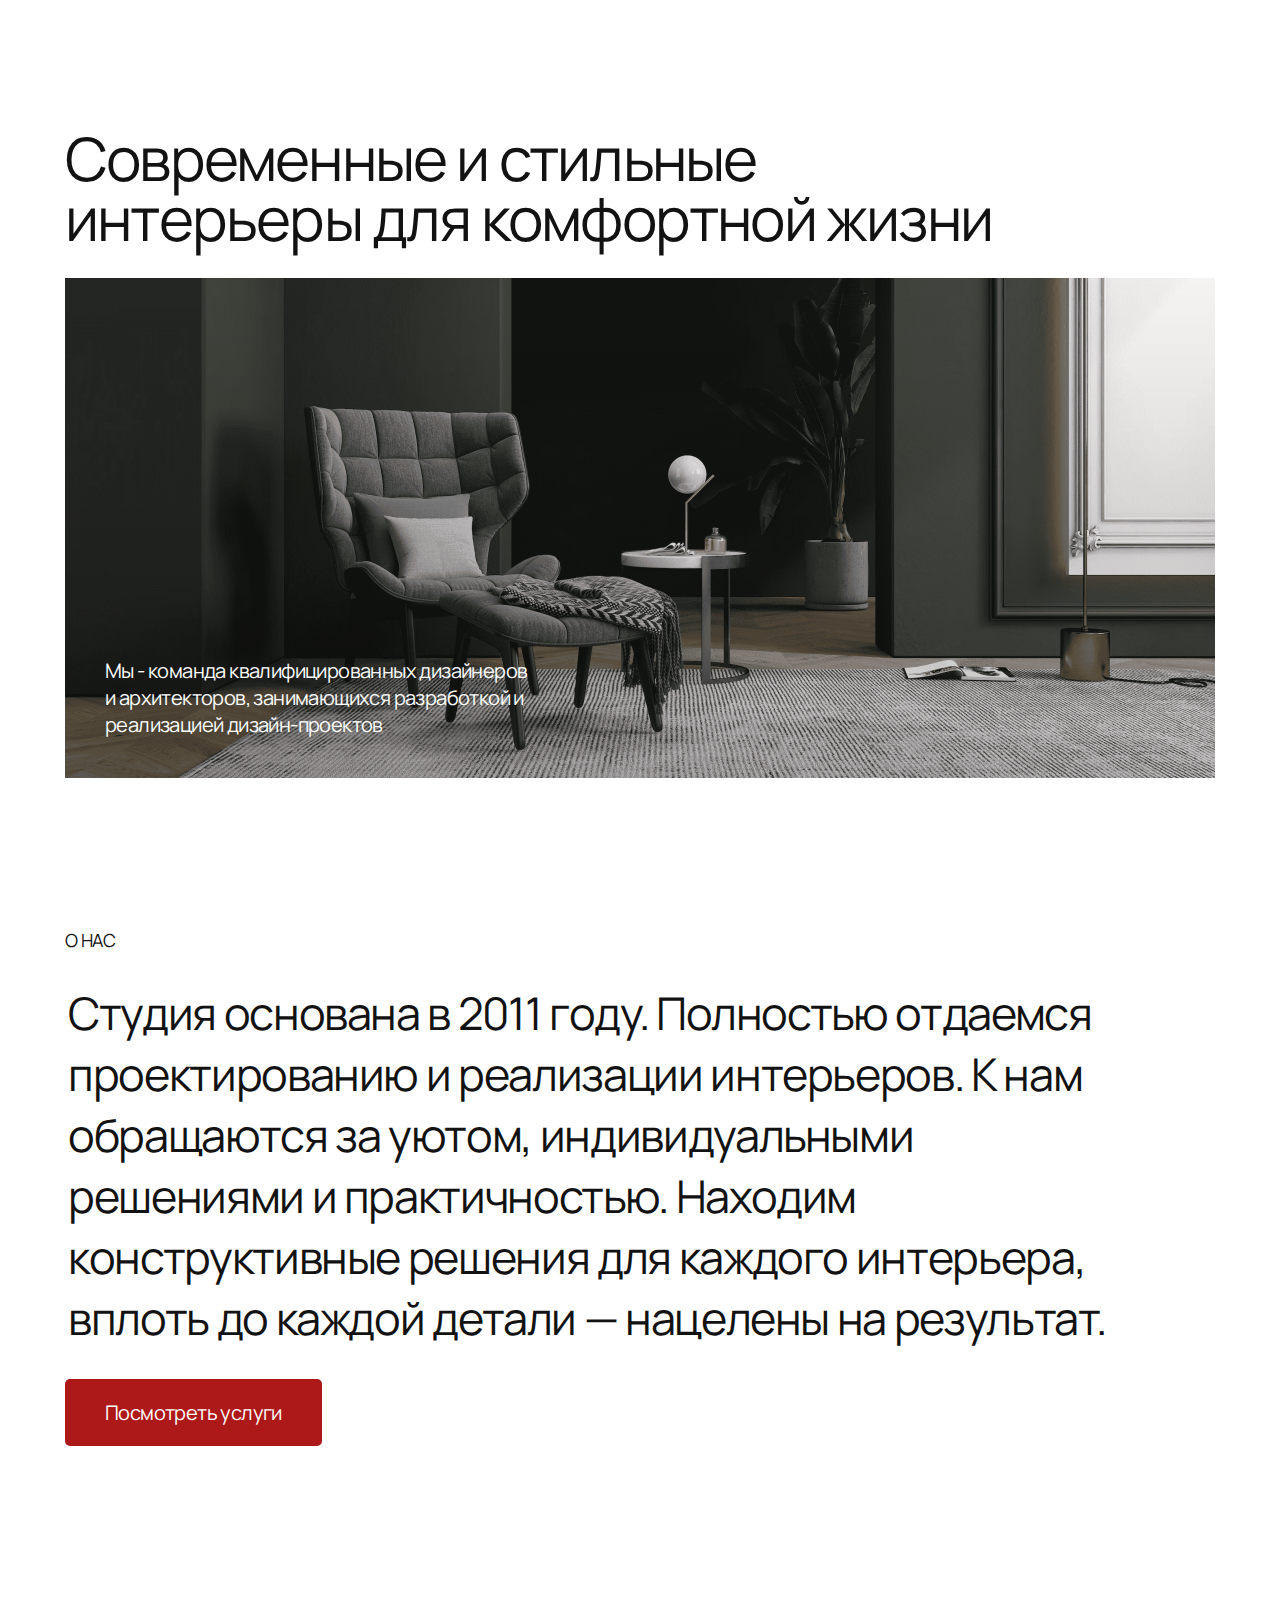
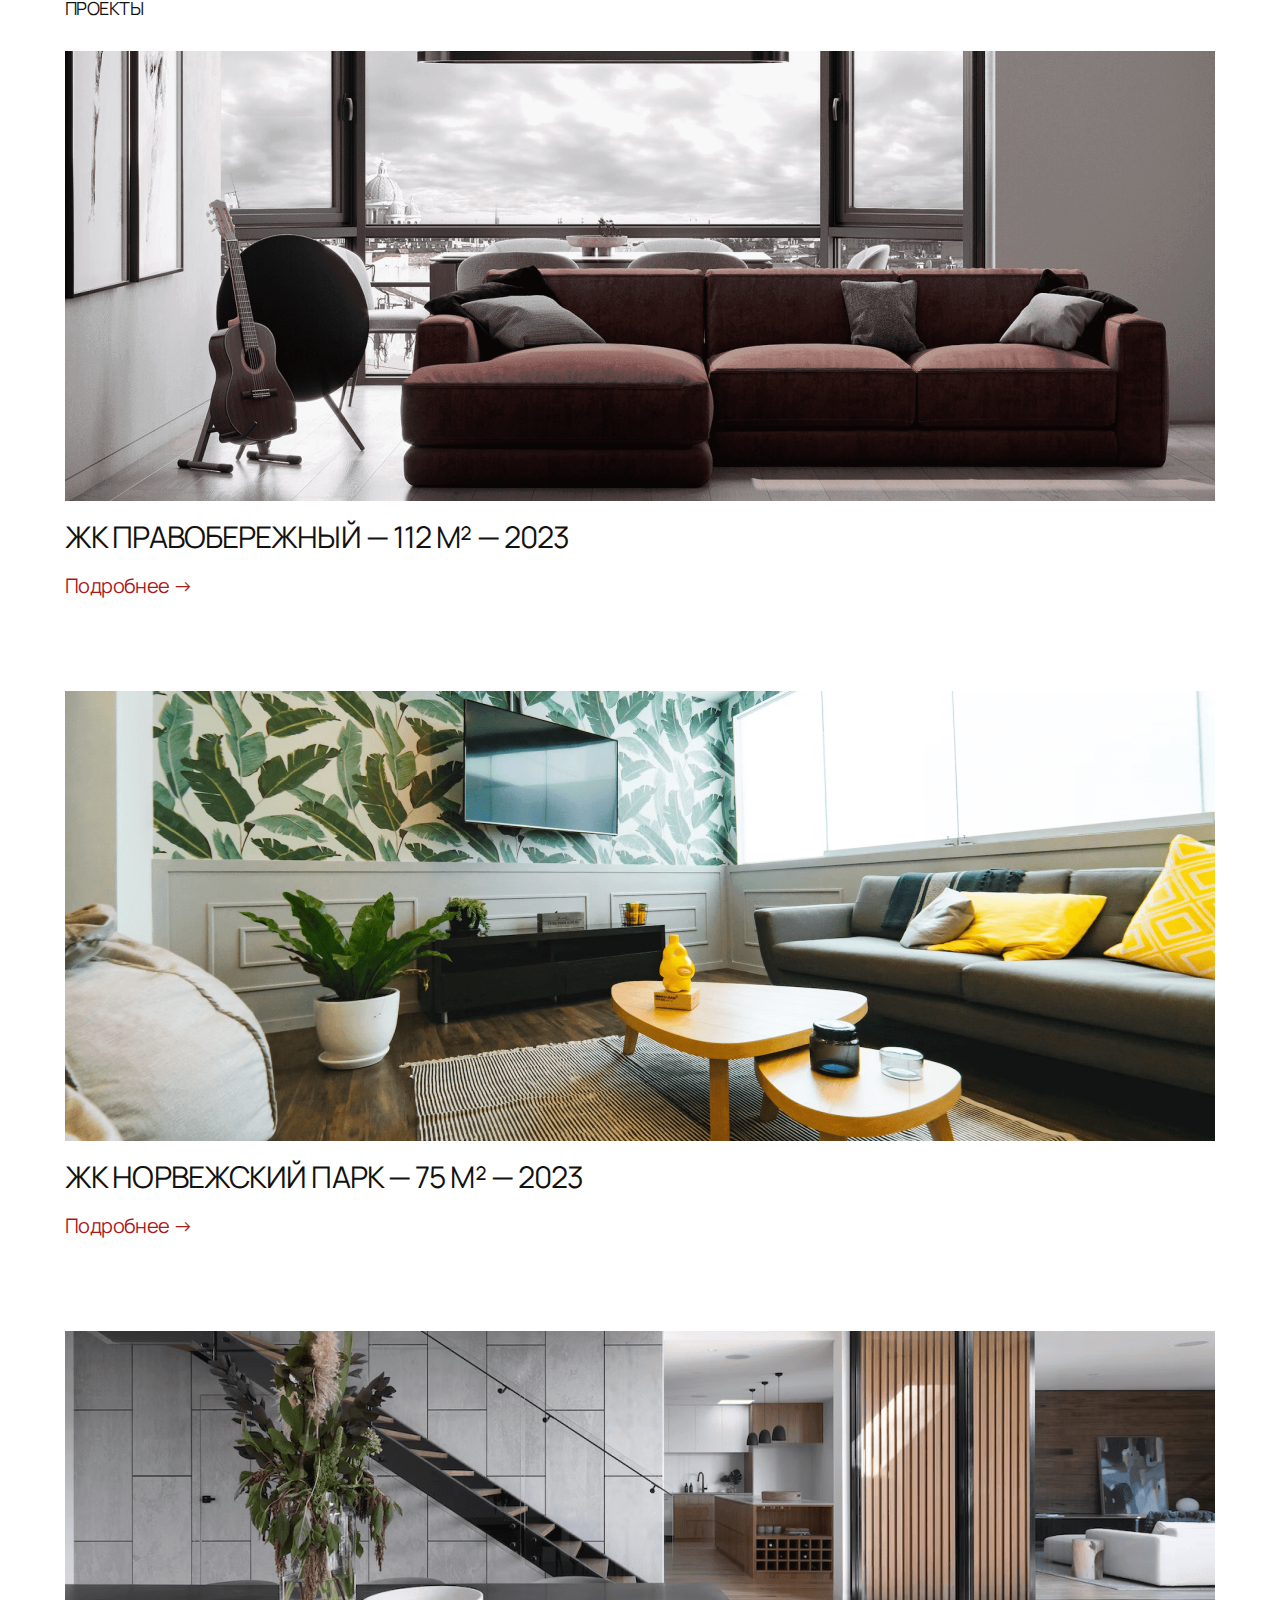
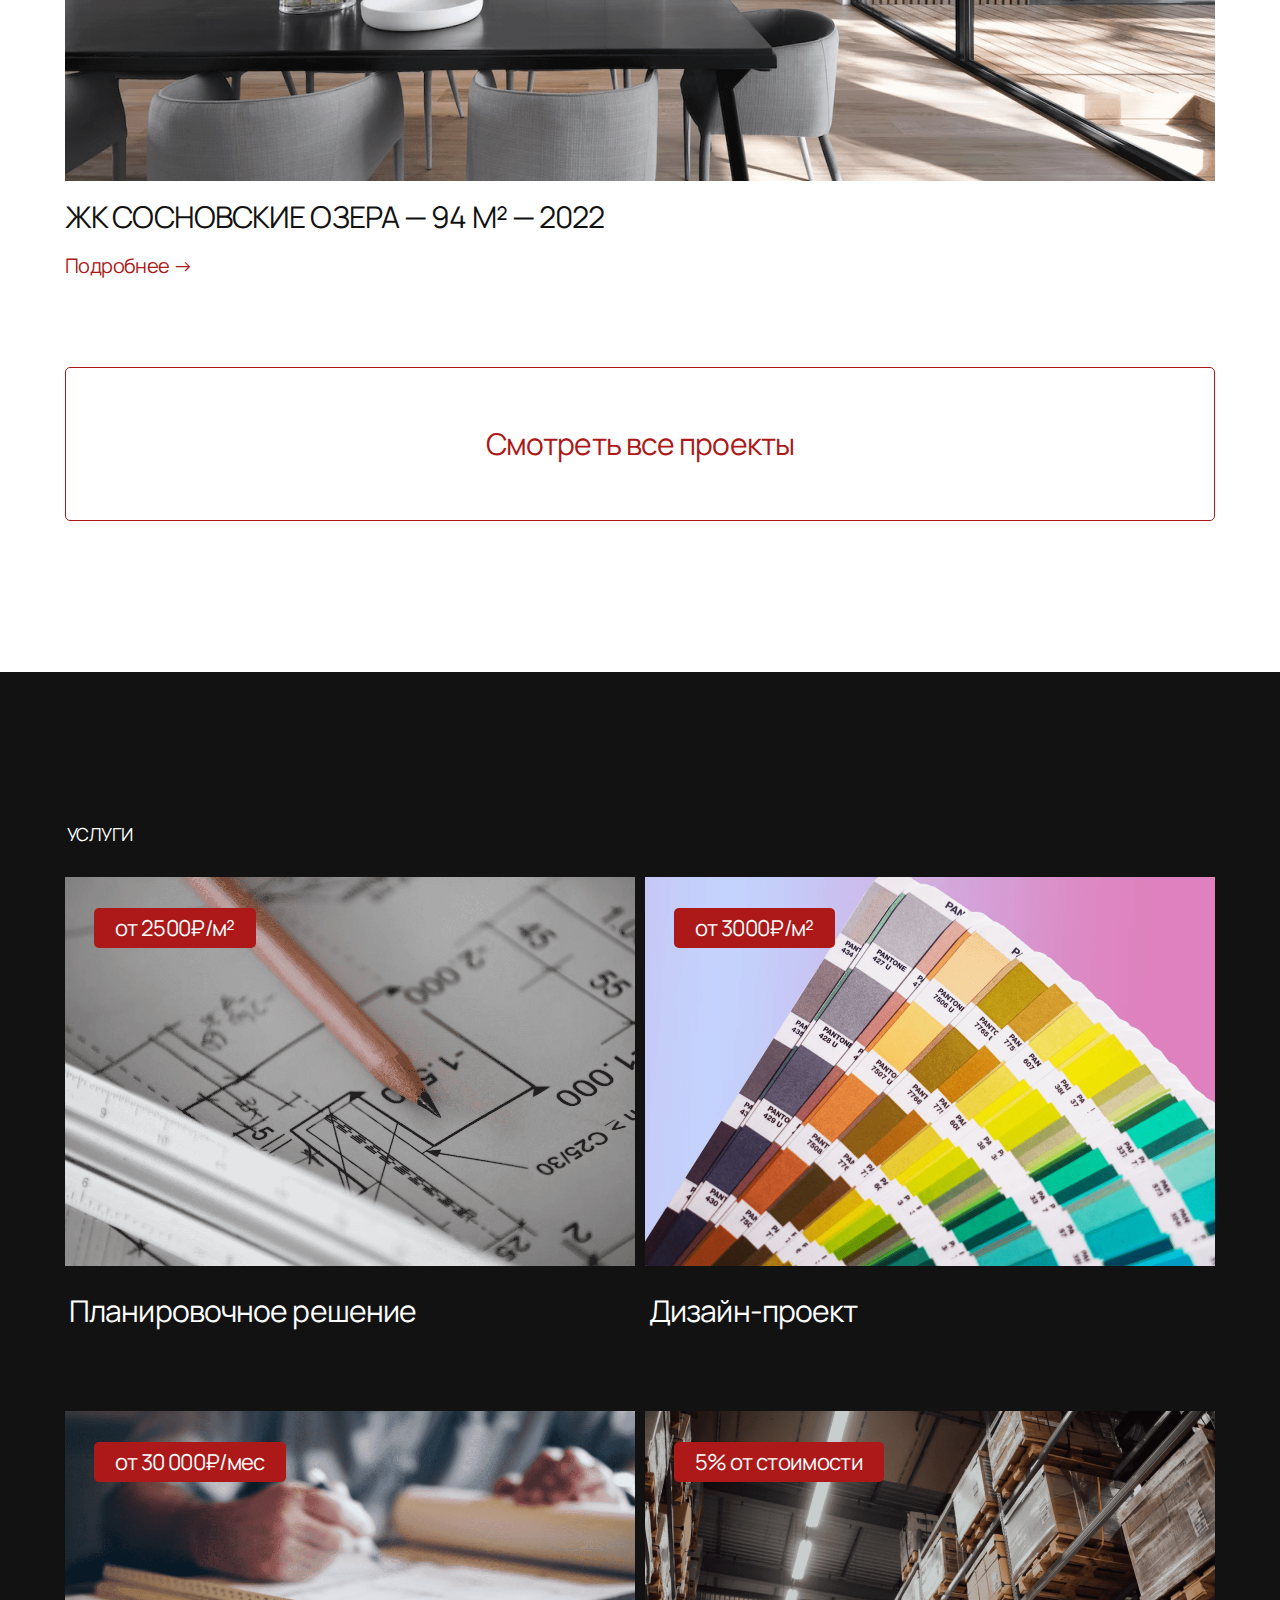
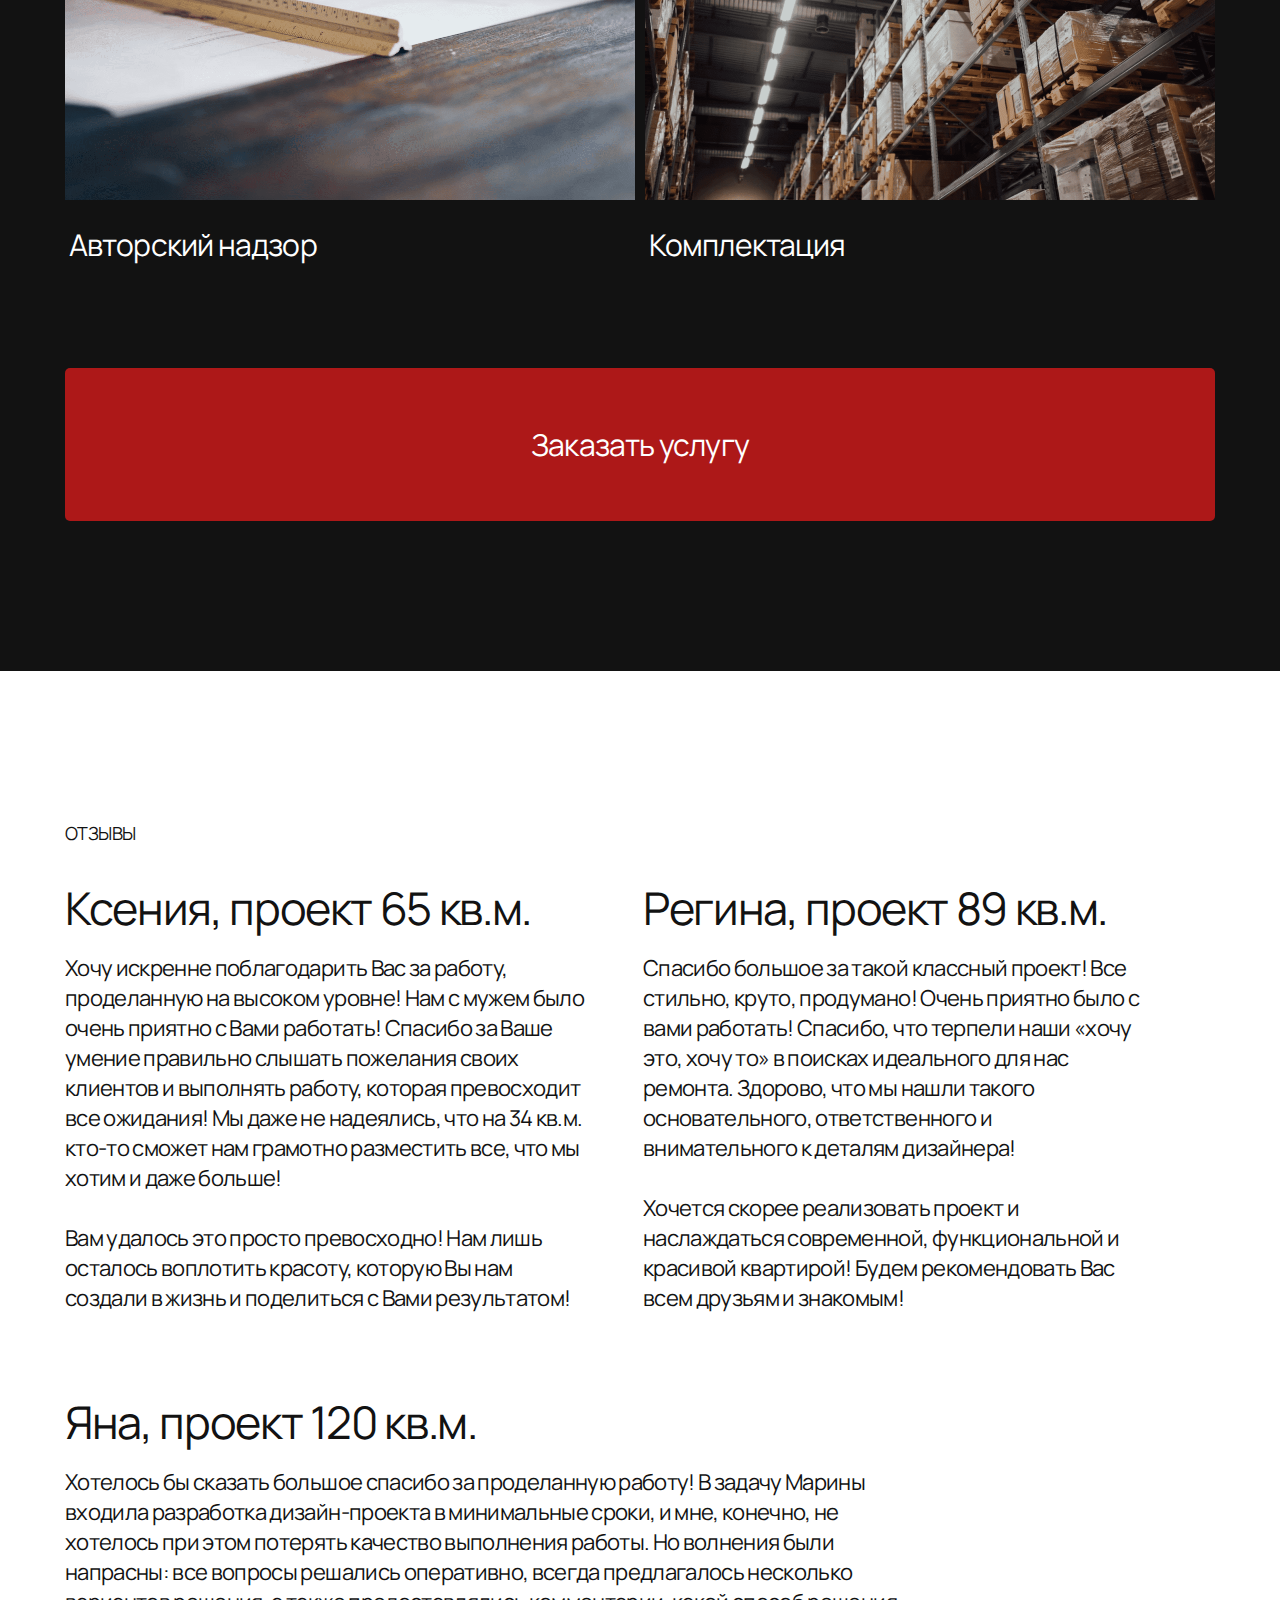
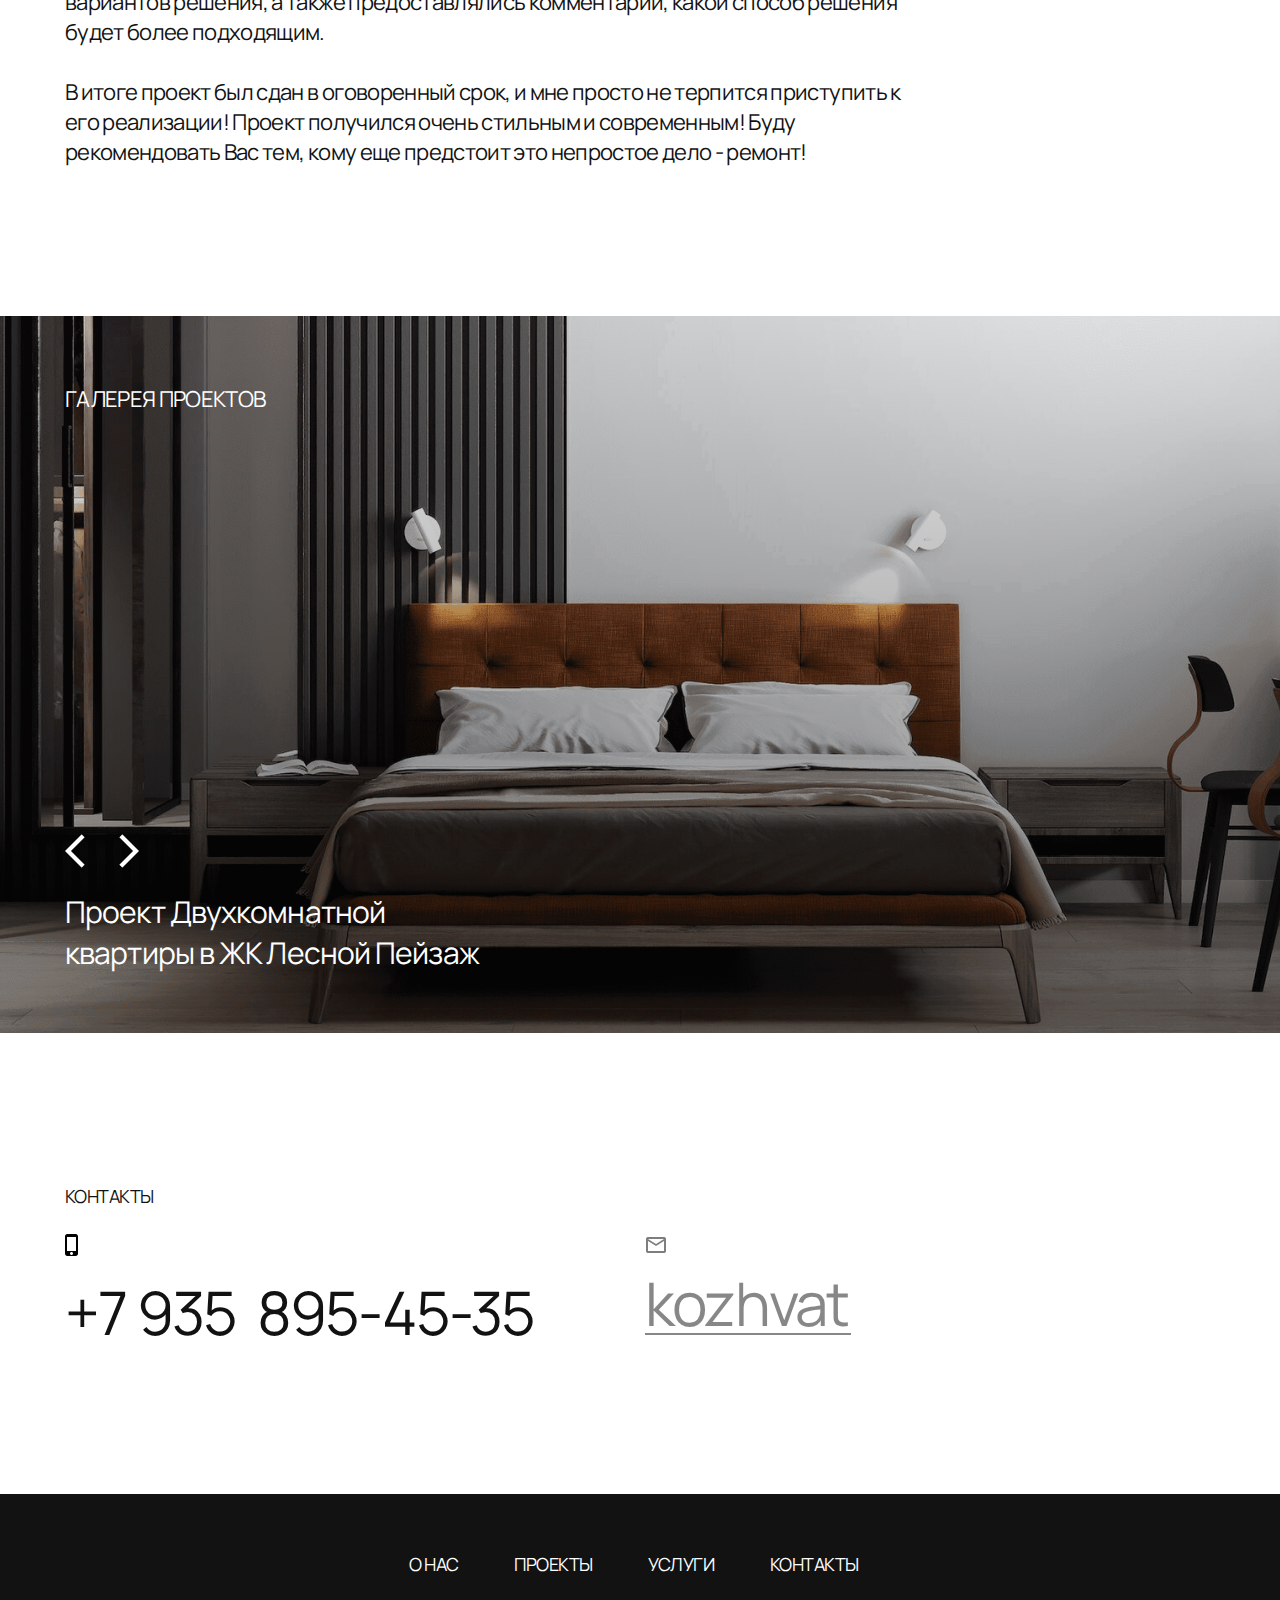
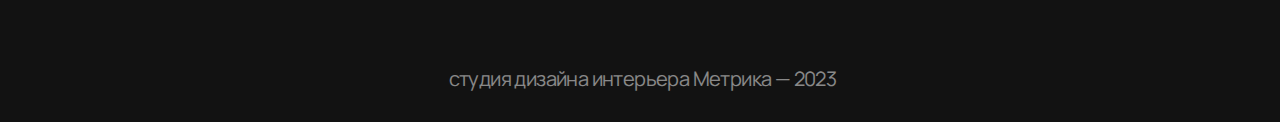
==== index.html @ 139a04e5 "popup adaptive done" ====
<!DOCTYPE html>
<html lang="ru">
  <head>
    <meta charset="UTF-8" />
    <meta http-equiv="X-UA-Compatible" content="IE=edge" />
    <meta name="viewport" content="width=device-width, initial-scale=1.0" />
    <title>Метрика - Студия дизайна интерьеров</title>
    <link rel="stylesheet" href="./styles/reset.css" />

    <link
      rel="icon"
      type="image/png"
      sizes="20x20"
      href="./resources/img/png/icon.png"
    />

    <link rel="preconnect" href="https://fonts.googleapis.com" />
    <link rel="preconnect" href="https://fonts.gstatic.com" crossorigin />
    <link
      href="https://fonts.googleapis.com/css2?family=Manrope&display=swap"
      rel="stylesheet"
    />

    <link rel="stylesheet" href="./styles/main.css" />
  </head>
  <body>
    <!-- <header class="header container">
      <a class="header__logo" href="./index.html"
        ><img
          class="header__img"
          src="./resources/img/png/logo.png"
          alt="логотип студии Метрика"
      /></a>
      <ul class="header__nav-list nav">
        <li class="header__item">
          <a class="header__link universal-header" href="#about-us">о нас</a>
        </li>
        <li class="header__item">
          <a class="header__link universal-header" href="#projects">проекты</a>
        </li>
        <li class="header__item">
          <a class="header__link universal-header" href="#services">услуги</a>
        </li>
        <li class="header__item">
          <a class="header__link universal-header" href="#contacts">контакты</a>
        </li>
      </ul>
    </header> -->
    <main class="content">
      <section class="box"></section>
      <section class="we container">
        <h1 class="we__header">
          Современные и стильные интерьеры для комфортной жизни
        </h1>
        <div class="we__command">
          <p class="we__description">
            Мы - команда квалифицированных дизайнеров и архитекторов,
            занимающихся разработкой и реализацией дизайн-проектов
          </p>
        </div>
      </section>
      <section class="about-us container">
        <h2 class="about-us__header universal-header" id="about-us">о нас</h2>
        <p class="about-us__description">
          Студия основана в 2011 году. Полностью отдаемся проектированию и
          реализации интерьеров. К нам обращаются за уютом, индивидуальными
          решениями и практичностью. Находим конструктивные решения для каждого
          интерьера, вплоть до каждой детали — нацелены на результат.
        </p>
        <a class="about-us__services-link" href="#services"
          >Посмотреть услуги</a
        >
      </section>
      <section class="projects container">
        <h2 class="projects__header universal-header" id="projects">Проекты</h2>
        <ul class="projects__list">
          <li class="projects__item">
            <picture>
              <source
                media="(max-width: 499px)"
                srcset="./resources/img/png/projects/right-mobile.png"
              />
              <source
                media="(max-width: 1199px)"
                srcset="./resources/img/png/projects/right-tablet.png"
              />
              <img
                class="projects__img"
                src="./resources/img/png/projects/right.png"
                alt="гостиная с панорамными окнами, двумя большими картинами и гитарой на подставке"
              />
            </picture>
            <p class="projects__description">
              ЖК ПРАВОБЕРЕЖНЫЙ — 112 М² — 2023
            </p>
            <a
              class="projects__details-link"
              href="./index.html"
              target="_blank"
              >Подробнее →</a
            >
          </li>
          <li class="projects__item">
            <picture>
              <source
                media="(max-width: 499px)"
                srcset="./resources/img/png/projects/norway-mobile.png"
              />
              <source
                media="(max-width: 1199px)"
                srcset="./resources/img/png/projects/norway-tablet.png"
              />
              <img
                class="projects__img"
                src="./resources/img/png/projects/norway.png"
                alt="гостиная с широкими окнами, лиственным принтом на стенах и набором из треугольного столика и табуретки"
              />
            </picture>
            <p class="projects__description">
              ЖК НОРВЕЖСКИЙ ПАРК — 75 М² — 2023
            </p>
            <a
              class="projects__details-link"
              href="./index.html"
              target="_blank"
              >Подробнее →</a
            >
          </li>
          <li class="projects__item">
            <picture>
              <source
                media="(max-width: 499px)"
                srcset="./resources/img/png/projects/lakes-mobile.png"
              />
              <source
                media="(max-width: 1199px)"
                srcset="./resources/img/png/projects/lakes-tablet.png"
              />
              <img
                class="projects__img"
                src="./resources/img/png/projects/lakes.png"
                alt="обеденная зона с видом на кухню, гостиную за стеклом а также лестницу на второй этаж"
              />
            </picture>
            <p class="projects__description">
              ЖК СОСНОВСКИЕ ОЗЕРА — 94 М² — 2022
            </p>
            <a
              class="projects__details-link"
              href="./index.html"
              target="_blank"
              >Подробнее →</a
            >
          </li>
        </ul>
        <a class="projects__view-all-link" href="./index.html" target="_blank"
          >Смотреть все проекты</a
        >
      </section>
      <section class="services">
        <div class="services__header-container container">
          <h2 class="services__header universal-header" id="services">
            Услуги
          </h2>
        </div>
        <ul class="services__list container">
          <li class="services__item">
            <div class="services__img services__img-planning">
              <div class="services__terms-wrapper">
                <p class="services__terms">от 2500₽/м²</p>
              </div>
            </div>
            <p class="services__description">Планировочное решение</p>
          </li>
          <li class="services__item">
            <div class="services__img services__img-design">
              <div class="services__terms-wrapper">
                <p class="services__terms">от 3000₽/м²</p>
              </div>
            </div>
            <p class="services__description">Дизайн-проект</p>
          </li>
          <li class="services__item">
            <div class="services__img services__img-author">
              <div class="services__terms-wrapper">
                <p class="services__terms">от 30 000₽/мес</p>
              </div>
            </div>
            <p class="services__description">Авторский надзор</p>
          </li>
          <li class="services__item">
            <div class="services__img services__img-complectation">
              <div class="services__terms-wrapper">
                <p class="services__terms">5% от стоимости</p>
              </div>
            </div>
            <p class="services__description">Комплектация</p>
          </li>
        </ul>
        <div class="services__order-container container">
          <button class="services__order js-btn">Заказать услугу</button>
        </div>
      </section>
      <section class="feedback container">
        <h2 class="feedback__header universal-header" id="feedback">Отзывы</h2>
        <ul class="feedback__list row">
          <li class="feedback__item col">
            <div class="feedback__text">
              <h3 class="feedback__item-header">Ксения, проект 65 кв.м.</h3>
              <p class="feedback__description">
                Хочу искренне поблагодарить Вас за работу, проделанную на
                высоком уровне! Нам с мужем было очень приятно с Вами работать!
                Спасибо за Ваше умение правильно слышать пожелания своих
                клиентов и выполнять работу, которая превосходит все ожидания!
                Мы даже не надеялись, что на 34 кв.м. кто-то сможет нам грамотно
                разместить все, что мы хотим и даже больше!
                <br />
                <br />
                Вам удалось это просто превосходно! Нам лишь осталось воплотить
                красоту, которую Вы нам создали в жизнь и поделиться с Вами
                результатом!
              </p>
            </div>
          </li>
          <li class="feedback__item col">
            <div class="feedback__text">
              <h3 class="feedback__item-header">Регина, проект 89 кв.м.</h3>
              <p class="feedback__description">
                Спасибо большое за такой классный проект! Все стильно, круто,
                продумано! Очень приятно было с вами работать! Спасибо, что
                терпели наши «хочу это, хочу то» в поисках идеального для нас
                ремонта. Здорово, что мы нашли такого основательного,
                ответственного и внимательного к деталям дизайнера!
                <br />
                <br />
                Хочется скорее реализовать проект и наслаждаться современной,
                функциональной и красивой квартирой! Будем рекомендовать Вас
                всем друзьям и знакомым!
              </p>
            </div>
          </li>
          <li class="feedback__item col">
            <div class="feedback__text">
              <h3 class="feedback__item-header">Яна, проект 120 кв.м.</h3>
              <p class="feedback__description">
                Хотелось бы сказать большое спасибо за проделанную работу! В
                задачу Марины входила разработка дизайн-проекта в минимальные
                сроки, и мне, конечно, не хотелось при этом потерять качество
                выполнения работы. Но волнения были напрасны: все вопросы
                решались оперативно, всегда предлагалось несколько вариантов
                решения, а также предоставлялись комментарии, какой способ
                решения будет более подходящим.
                <br />
                <br />
                В итоге проект был сдан в оговоренный срок, и мне просто не
                терпится приступить к его реализации! Проект получился очень
                стильным и современным! Буду рекомендовать Вас тем, кому еще
                предстоит это непростое дело - ремонт!
              </p>
            </div>
          </li>
        </ul>
      </section>
      <section class="gallery">
        <div class="gallery__header-container container">
          <h2 class="gallery__header">галерея проектов</h2>
        </div>
        <ul class="gallery__list">
          <li class="gallery__item gallery__item-active">
            <picture>
              <source
                media="(max-width: 499px)"
                srcset="./resources/img/png/gallery/bed-mobile.png"
              />
              <source
                media="(max-width: 1199px)"
                srcset="./resources/img/png/gallery/bed-tablet.png"
              />
              <img
                class="gallery__img"
                src="./resources/img/png/gallery/bed.png"
                alt="НУЖНО НАПИСАТЬ ОПИСАНИЕ!!!"
              />
            </picture>
            <div class="gallery__description-container container">
              <a
                class="gallery__description-link"
                href="./index.html"
                target="_blank"
                >Проект Двухкомнатной квартиры в ЖК Лесной Пейзаж</a
              >
            </div>
          </li>
          <li class="gallery__item">
            <picture>
              <source
                media="(max-width: 499px)"
                srcset="./resources/img/png/gallery/yellow-armchair.png"
              />
              <source
                media="(max-width: 1199px)"
                srcset="./resources/img/png/gallery/yellow-armchair.png"
              />
              <img
                class="gallery__img"
                src="./resources/img/png/gallery/yellow-armchair.png"
                alt="НУЖНО НАПИСАТЬ ОПИСАНИЕ!!!"
              />
            </picture>
            <div class="gallery__description-container container">
              <a
                class="gallery__description-link"
                href="./index.html"
                target="_blank"
                >Проект гостиной в ЖК Маяк</a
              >
            </div>
          </li>
          <li class="gallery__item">
            <picture>
              <source
                media="(max-width: 499px)"
                srcset="./resources/img/png/gallery/living-room.png"
              />
              <source
                media="(max-width: 1199px)"
                srcset="./resources/img/png/gallery/living-room.png"
              />
              <img
                class="gallery__img"
                src="./resources/img/png/gallery/living-room.png"
                alt="НУЖНО НАПИСАТЬ ОПИСАНИЕ!!!"
              />
            </picture>
            <div class="gallery__description-container container">
              <a
                class="gallery__description-link"
                href="./index.html"
                target="_blank"
                >Визуализация кухни-гостиной в частном доме</a
              >
            </div>
          </li>
          <li class="gallery__item">
            <picture>
              <source
                media="(max-width: 499px)"
                srcset="./resources/img/png/gallery/dining-table.png"
              />
              <source
                media="(max-width: 1199px)"
                srcset="./resources/img/png/gallery/dining-table.png"
              />
              <img
                class="gallery__img"
                src="./resources/img/png/gallery/dining-table.png"
                alt="НУЖНО НАПИСАТЬ ОПИСАНИЕ!!!"
              />
            </picture>
            <div class="gallery__description-container container">
              <a
                class="gallery__description-link"
                href="./index.html"
                target="_blank"
                >Проект кухни в скандинавском стиле для ЖК Северный Ветер</a
              >
            </div>
          </li>
        </ul>
        <div class="gallery__buttons-container container">
          <div class="gallery__buttons">
            <button class="gallery__button">
              <img
                class="gallery__button-img gallery__button-back"
                src="./resources/img/png/arrow.png"
                alt="кнопка назад к предыдущему проекту"
              />
            </button>
            <button class="gallery__button">
              <img
                class="gallery__button-img gallery__button-next"
                src="./resources/img/png/arrow.png"
                alt="кнопка далее к следующему проекту"
              />
            </button>
          </div>
        </div>
      </section>
      <section class="contacts-container container">
        <div class="contacts">
          <h2 class="contacts__header universal-header" id="contacts">
            Контакты
          </h2>
          <ul class="contacts__list row">
            <li class="contacts__item contacts__item-tel col">
              <a class="contacts__tel" href="tel:+79358954535" target="_blank"
                >+7 935&nbsp 895-45-35</a
              >
            </li>
            <li class="contacts__item contacts__item-mail col">
              <a
                class="contacts__mail"
                href="https://t.me/kozhvat"
                target="_blank"
                >kozhvat</a
              >
            </li>
          </ul>
        </div>
      </section>
    </main>
    <footer class="footer">
      <ul class="footer__nav-list nav">
        <li class="footer__item">
          <a class="footer__link universal-header" href="#about-us">о нас</a>
        </li>
        <li class="footer__item">
          <a class="footer__link universal-header" href="#projects">проекты</a>
        </li>
        <li class="footer__item">
          <a class="footer__link universal-header" href="#services">услуги</a>
        </li>
        <li class="footer__item">
          <a class="footer__link universal-header" href="#contacts">контакты</a>
        </li>
      </ul>
      <div class="footer__copyright">
        студия дизайна интерьера Метрика — 2023
      </div>
    </footer>
    <div class="js-popup">
      <div class="js-popup__content">
        <div class="js-popup__close-btn"></div>
        <h3 class="js-popup__header">Заказать услугу</h3>
        <p class="js-popup__description">
          Заполните форму, мы свяжемся с вами в течение суток
        </p>
        <ul class="js-popup__inputs-list">
          <li class="js-popup__input-item">
            <input
              type="text"
              placeholder="Имя"
              class="js-popup__input js-popup__input-name"
            />
          </li>
          <li class="js-popup__input-item">
            <input
              type="email"
              placeholder="Электронная почта"
              class="js-popup__input js-popup__input-mail"
            />
          </li>
          <li class="js-popup__input-item">
            <input
              type="tel"
              placeholder="Номер телефона"
              class="js-popup__input js-popup__input-phone"
            />
          </li>
        </ul>
        <input type="submit" class="js-popup__submit" />
      </div>
    </div>
    <script src="./scripts/gallery.js"></script>
    <script src="./scripts/popup.js"></script>
  </body>
</html>
---- styles/main.css ----
@import url(header.css);
@import url(./main-page/we.css);
@import url(./main-page/about-us.css);
@import url(./main-page/projects.css);
@import url(./main-page/services.css);
@import url(./main-page/feedback.css);
@import url(./main-page/gallery.css);
@import url(./main-page/contacts.css);
@import url(./main-page/popup.css);
@import url(footer.css);

html {
  /* font-size: 62.5%; */ /* 10px */
  scroll-behavior: smooth;
}
body {
  /* font-size: 1.6rem; */ /* 16px */
  color: #121212;
}
.body_fixed {
  overflow: hidden;
}
h1,
h2,
h3,
h4,
h5,
h6,
p,
a,
button,
div {
  box-sizing: border-box;
  font-family: Manrope, sans-serif;
  font-weight: 400;
  letter-spacing: -0.03em;
  background: none;
  border: none;
}
a {
  text-decoration: none;
  color: #ffffff;
}
.container {
  margin: auto;
  max-width: 1150px;
}
.universal-header {
  font-size: 18px;
  line-height: 25px;
  text-decoration: none;
  text-transform: uppercase;
}
.row {
  display: flex;
}
.nav {
  height: 25px;
  display: flex;
  justify-content: space-between;
}
.box {
  height: 128px;
}

/* ------------------------------------------------------------------------ */
@media (max-width: 1199px) {
  .container {
    padding-right: 15px;
    padding-left: 17px;
  }
}
/* -------------------------------------------------------------------- */
@media (max-width: 767px) {
  .box {
    height: 108px;
  }
  .container {
    padding-right: 12px;
    padding-left: 13px;
  }
  .universal-header {
    font-size: 14px;
    line-height: 19px;
  }
  .row {
    flex-direction: column;
  }
  .col {
    width: 100%;
  }
}
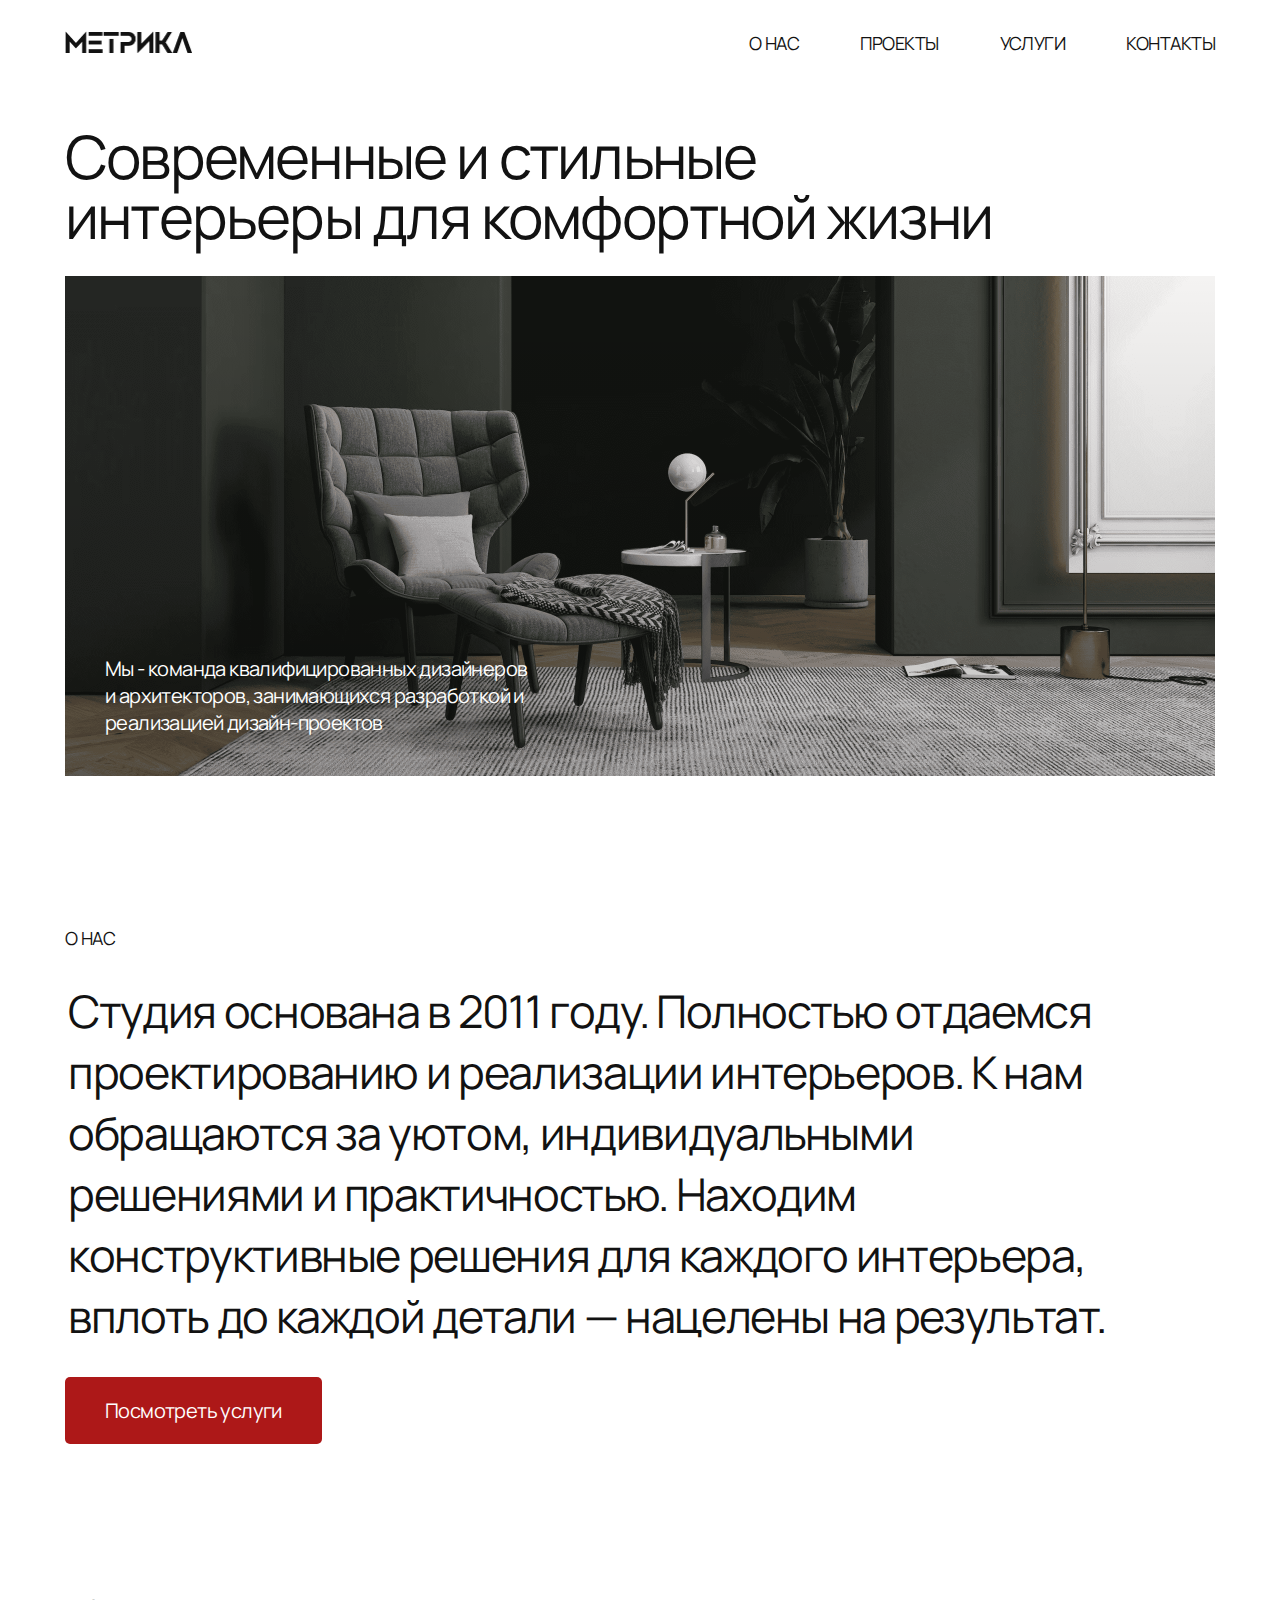
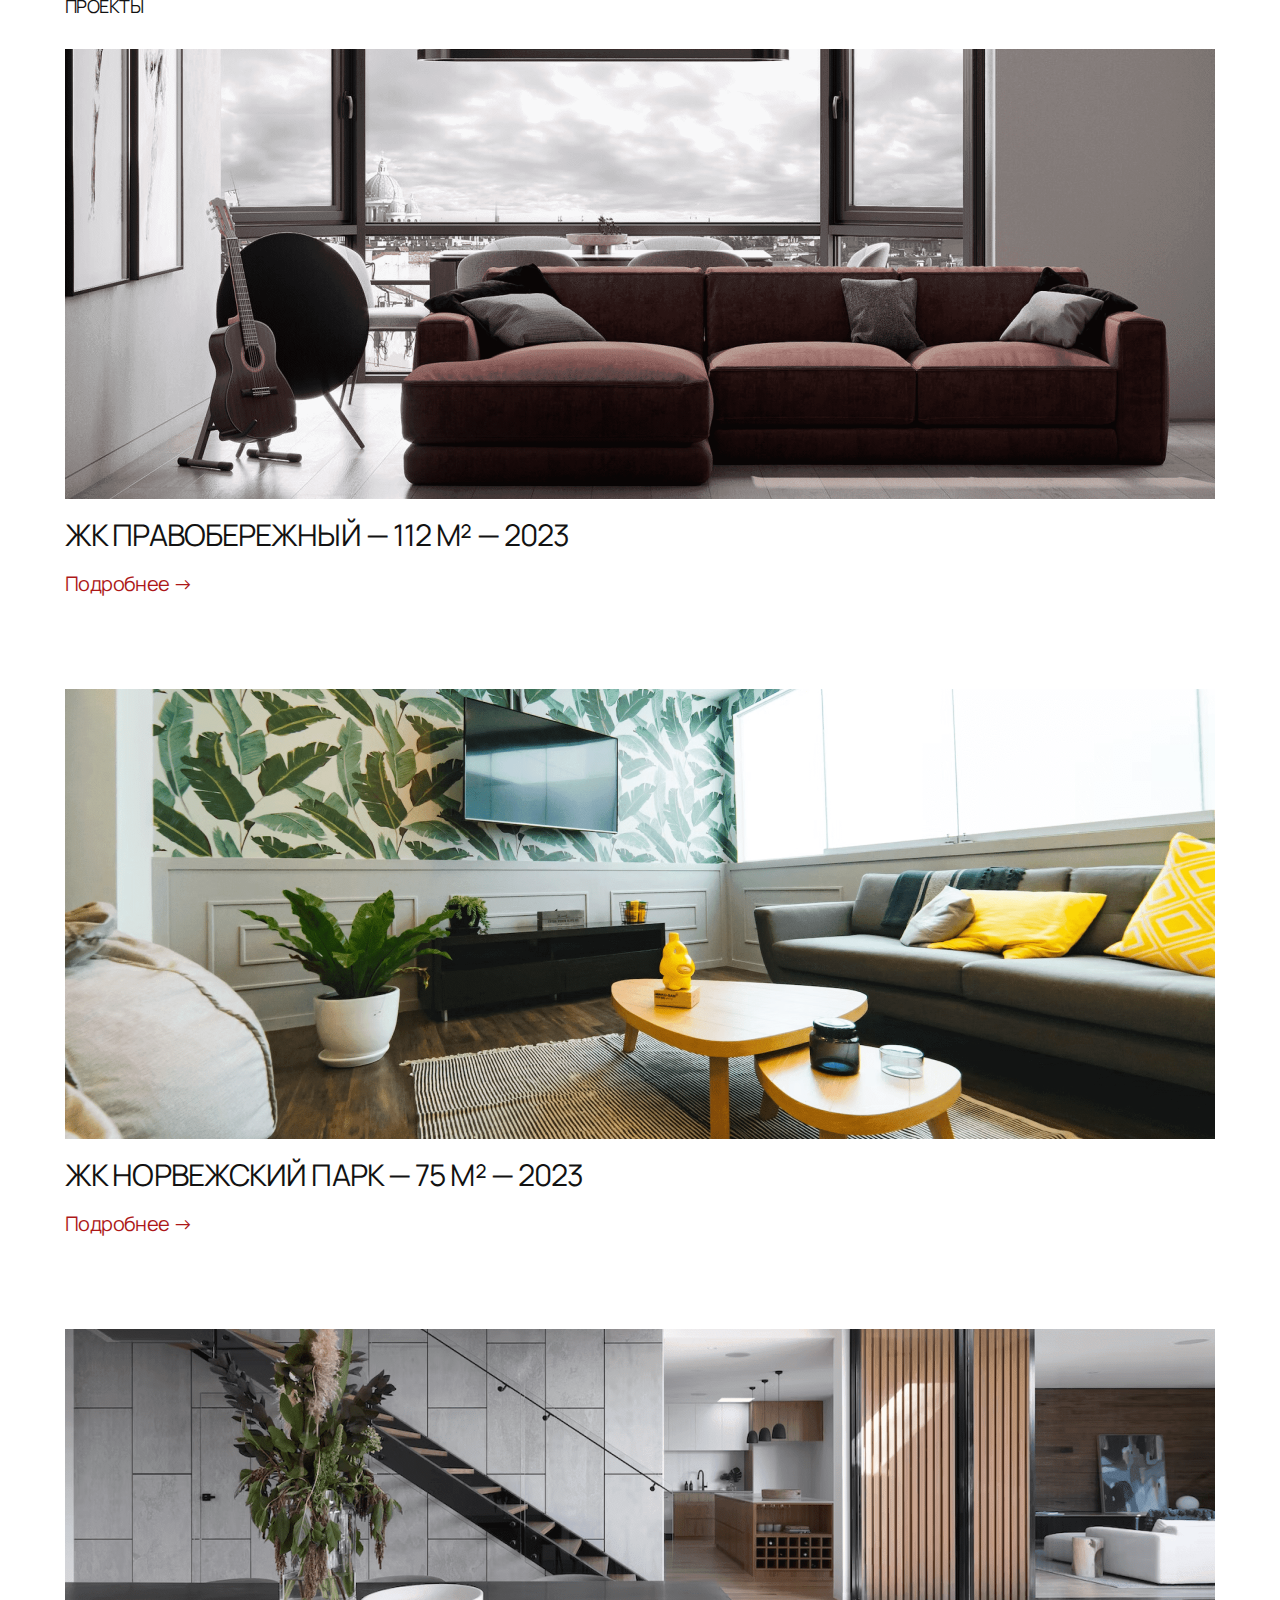
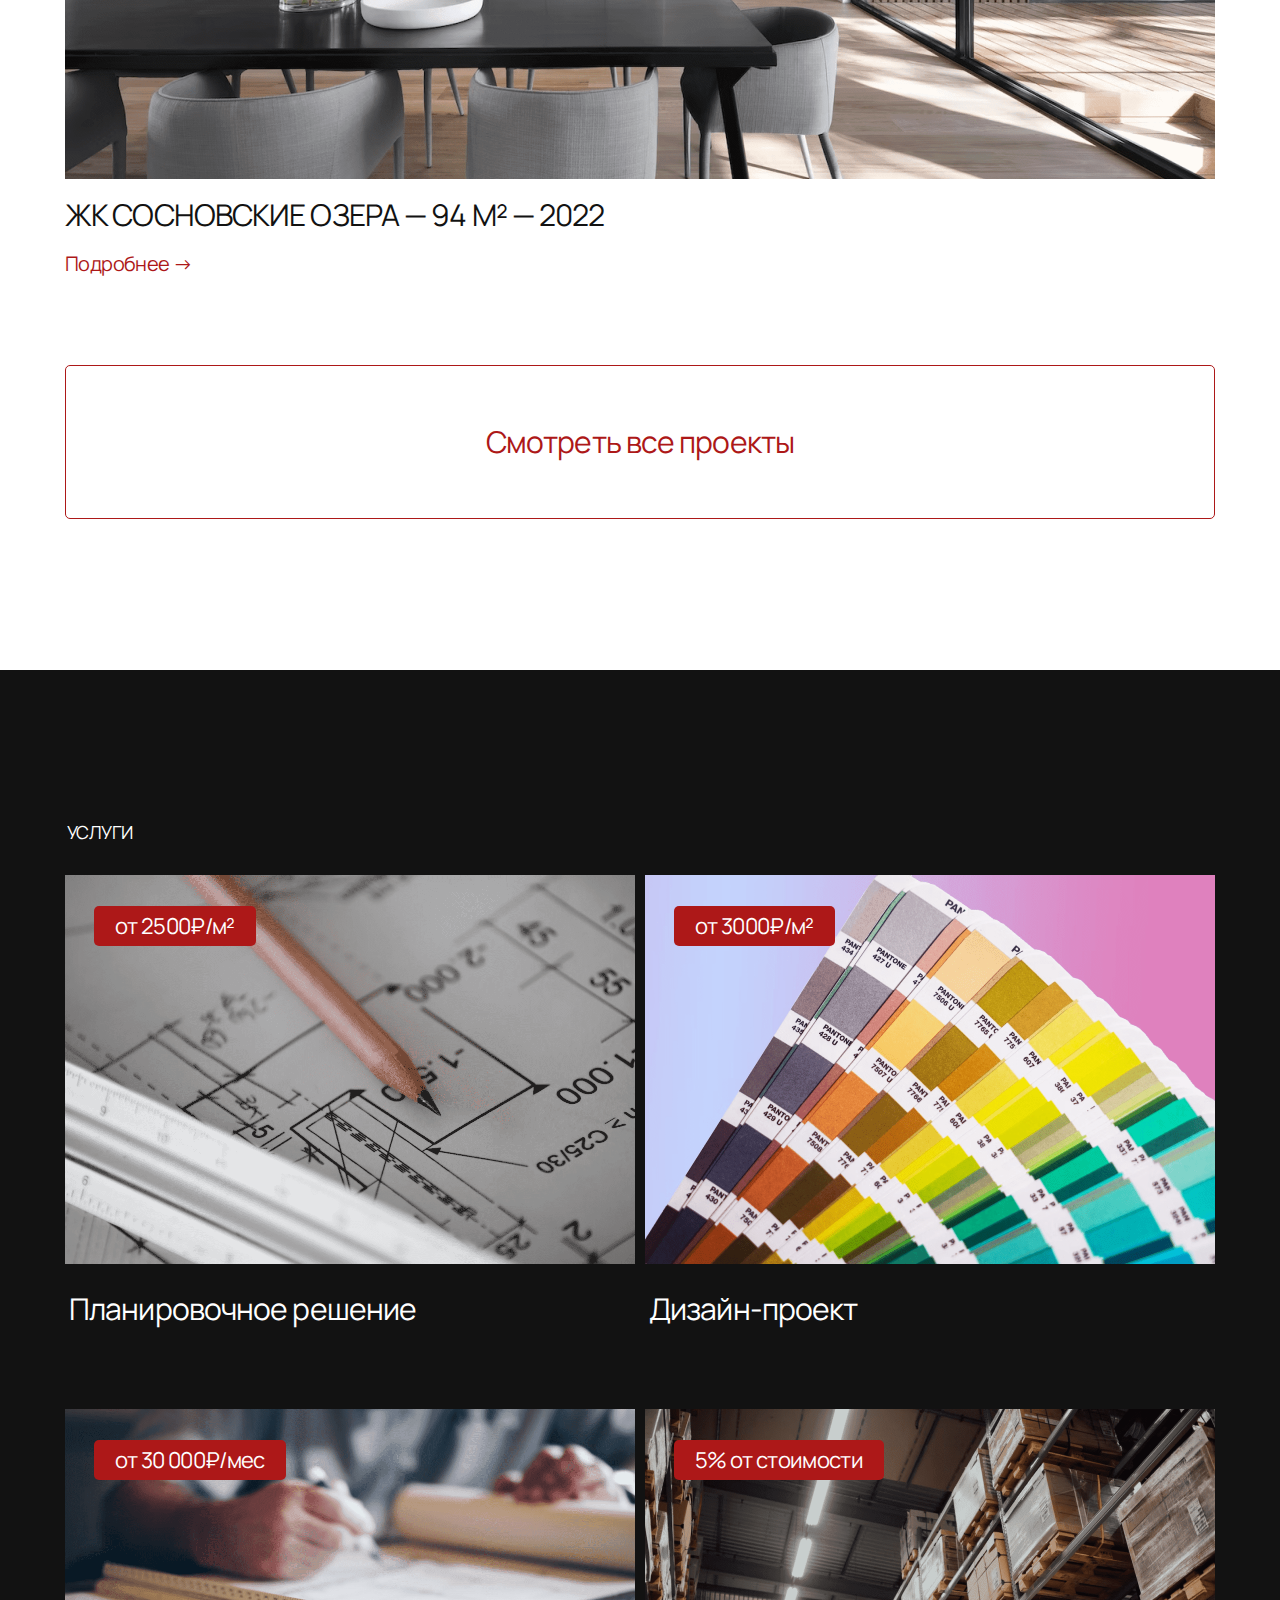
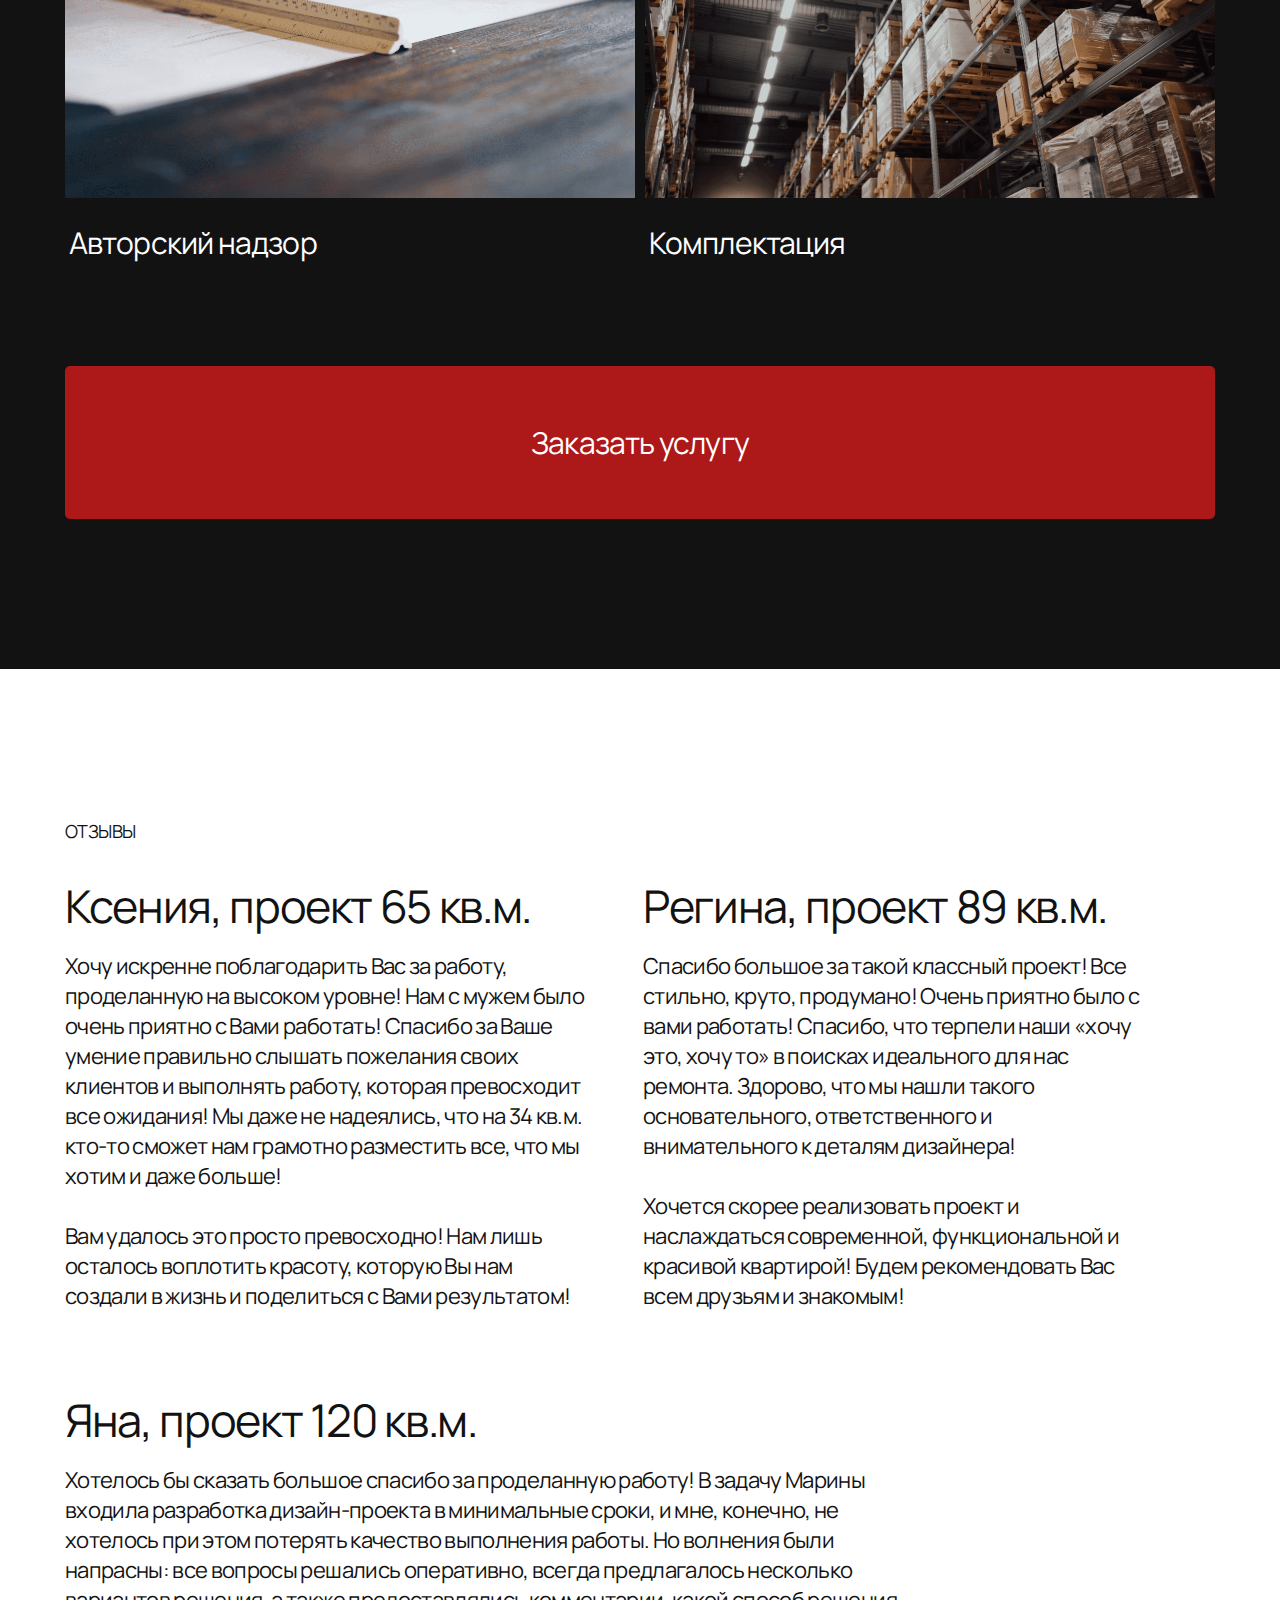
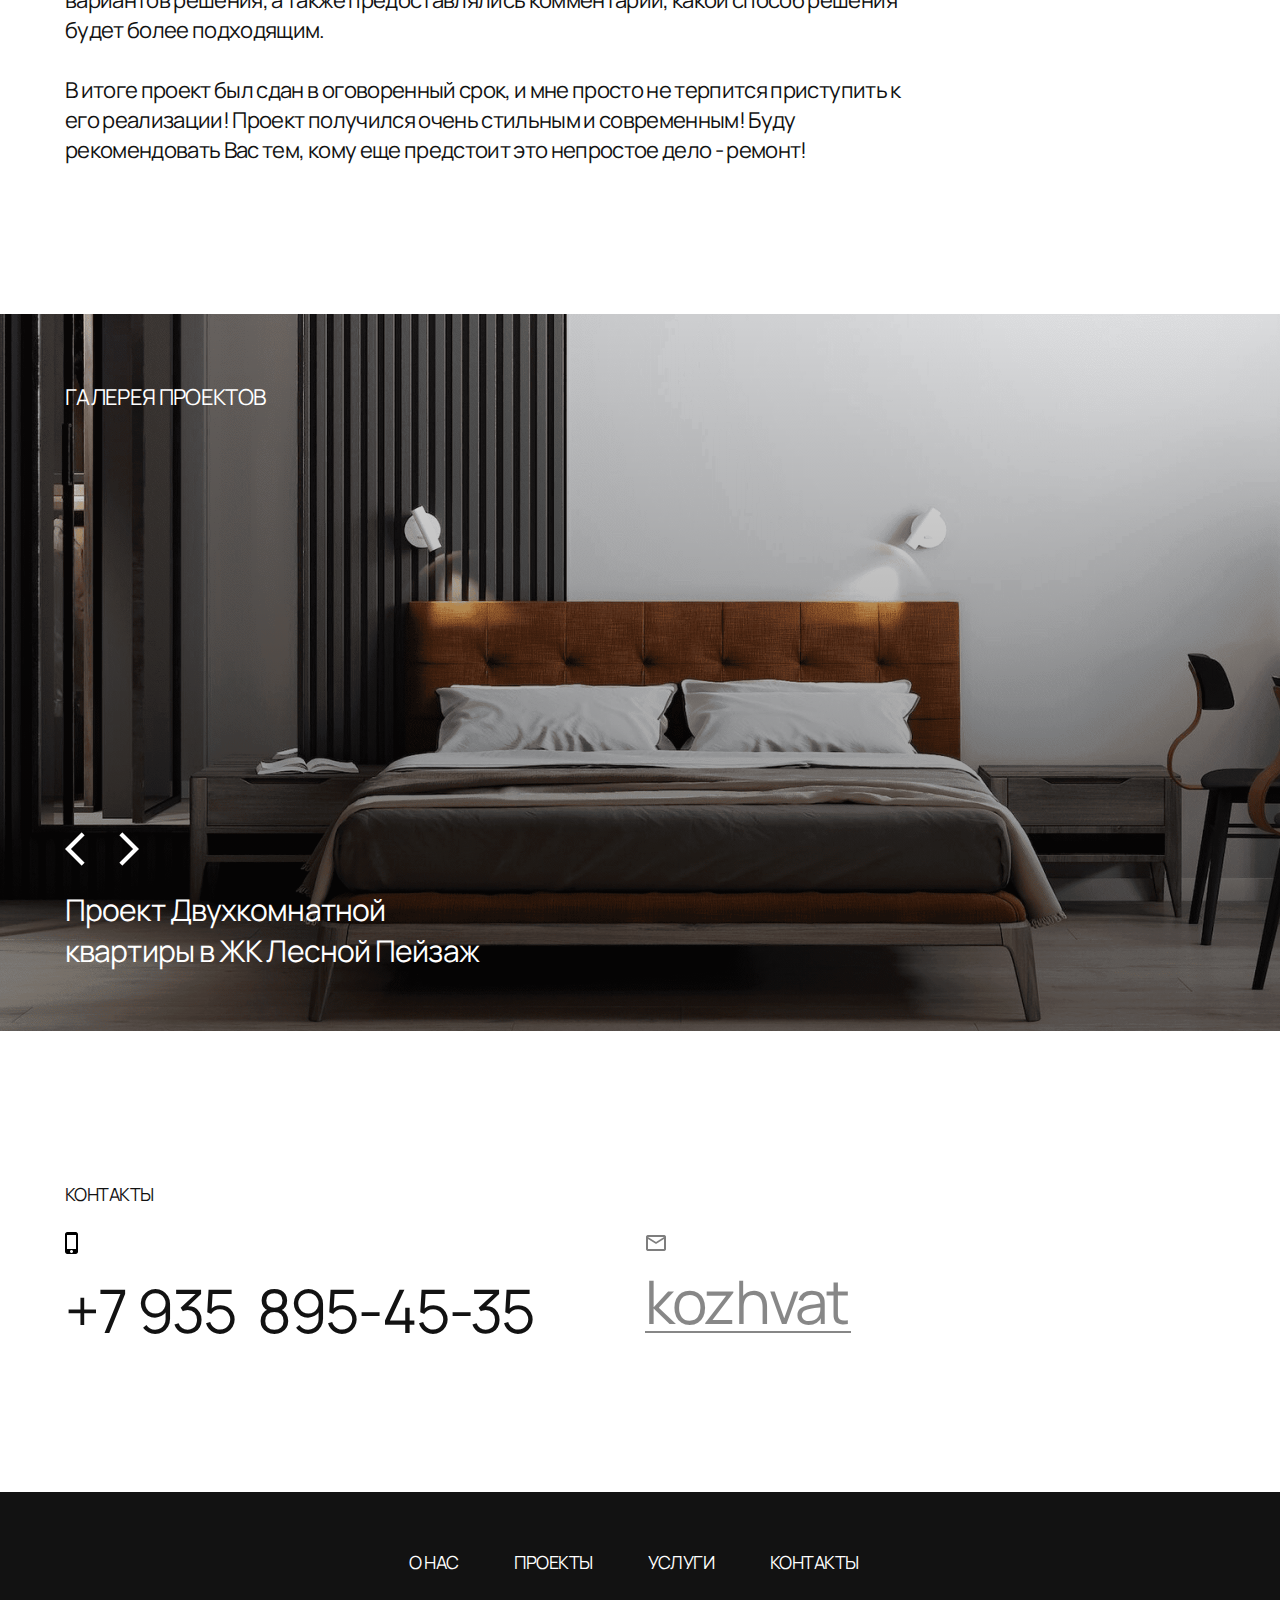
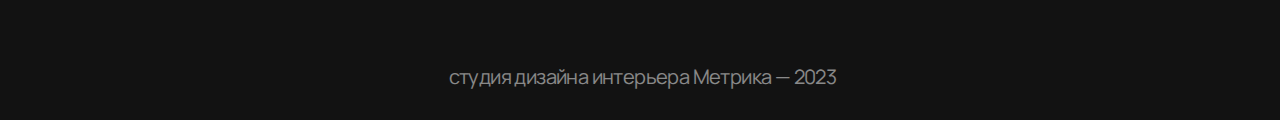
==== commit 0481358f: "burger adaptive done" ====
--- a/index.html
+++ b/index.html
@@ -24,7 +24,7 @@
     <link rel="stylesheet" href="./styles/main.css" />
   </head>
   <body>
-    <!-- <header class="header container">
+    <header class="header container">
       <a class="header__logo" href="./index.html"
         ><img
           class="header__img"
@@ -45,9 +45,9 @@
           <a class="header__link universal-header" href="#contacts">контакты</a>
         </li>
       </ul>
-    </header> -->
+      <button class="header__burger js-burger__btn"></button>
+    </header>
     <main class="content">
-      <section class="box"></section>
       <section class="we container">
         <h1 class="we__header">
           Современные и стильные интерьеры для комфортной жизни
@@ -428,6 +428,39 @@
         студия дизайна интерьера Метрика — 2023
       </div>
     </footer>
+
+    <div class="js-burger">
+      <div class="js-burger__content">
+        <img
+          class="js-burger__img"
+          src="./resources/img/png/logo.png"
+          alt="логотип студии Метрика"
+        />
+        <ul class="js-burger__nav-list">
+          <li class="js-burger__item">
+            <a class="js-burger__link" href="#about-us">о нас</a>
+          </li>
+          <li class="js-burger__item">
+            <a class="js-burger__link" href="#projects">проекты</a>
+          </li>
+          <li class="js-burger__item">
+            <a class="js-burger__link" href="#services">услуги</a>
+          </li>
+          <li class="js-burger__item">
+            <a class="js-burger__link" href="#contacts">контакты</a>
+          </li>
+        </ul>
+        <div class="js-burger__contacts">
+          <h2 class="js-burger__contacts-header">для связи:</h2>
+          <a class="js-burger__tel" href="tel:+79358954535" target="_blank"
+            >+7 935&nbsp 895-45-35</a
+          >
+          <a class="js-burger__mail" href="https://t.me/kozhvat" target="_blank"
+            >kozhvat</a
+          >
+        </div>
+      </div>
+    </div>
     <div class="js-popup">
       <div class="js-popup__content">
         <div class="js-popup__close-btn"></div>
@@ -461,7 +494,8 @@
         <input type="submit" class="js-popup__submit" />
       </div>
     </div>
+    <script src="./scripts/burger.js"></script>
+    <script src="./scripts/popup.js"></script>
     <script src="./scripts/gallery.js"></script>
-    <script src="./scripts/popup.js"></script>
   </body>
 </html>
--- a/styles/main.css
+++ b/styles/main.css
@@ -6,7 +6,8 @@
 @import url(./main-page/feedback.css);
 @import url(./main-page/gallery.css);
 @import url(./main-page/contacts.css);
-@import url(./main-page/popup.css);
+@import url(./main-page/js-popup.css);
+@import url(./main-page/js-burger.css);
 @import url(footer.css);
 
 html {
@@ -17,7 +18,8 @@
   /* font-size: 1.6rem; */ /* 16px */
   color: #121212;
 }
-.body_fixed {
+.popup-body_fixed,
+.burger-body_fixed {
   overflow: hidden;
 }
 h1,
@@ -29,7 +31,8 @@
 p,
 a,
 button,
-div {
+div,
+input {
   box-sizing: border-box;
   font-family: Manrope, sans-serif;
   font-weight: 400;
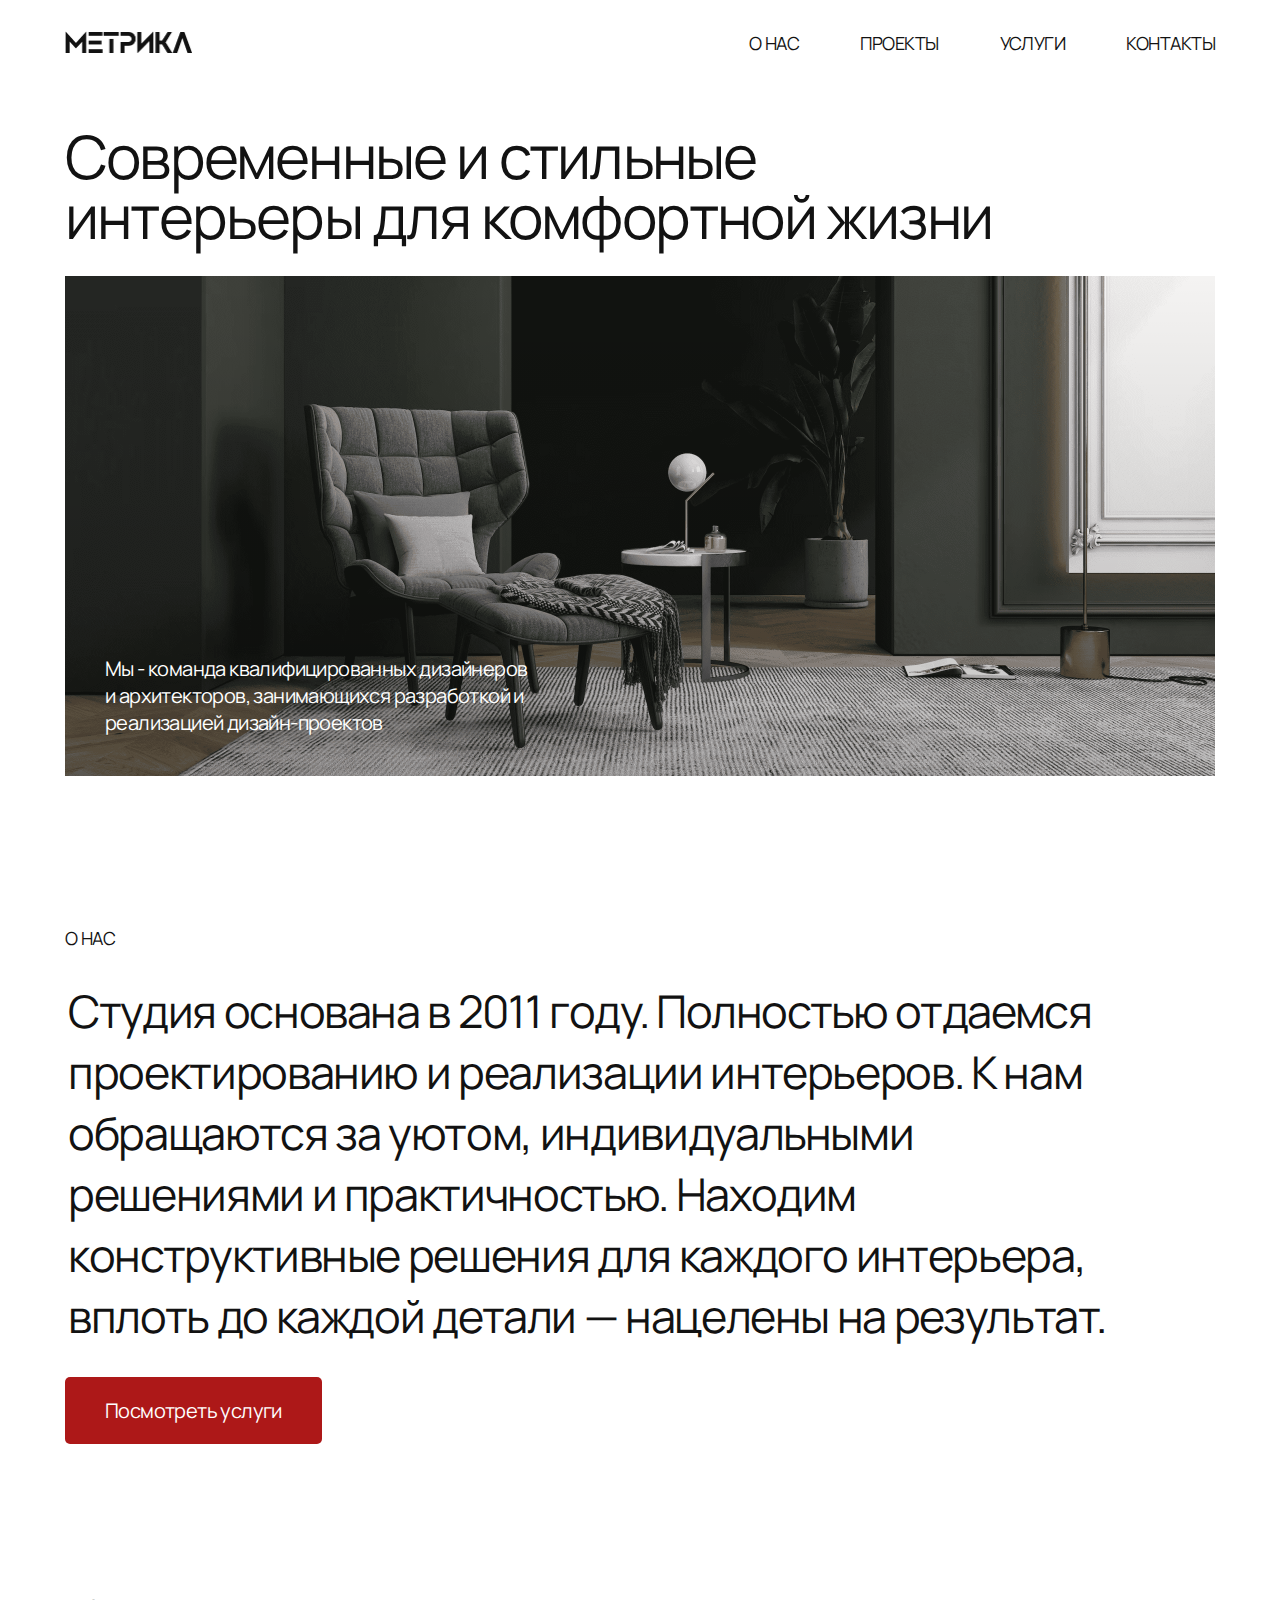
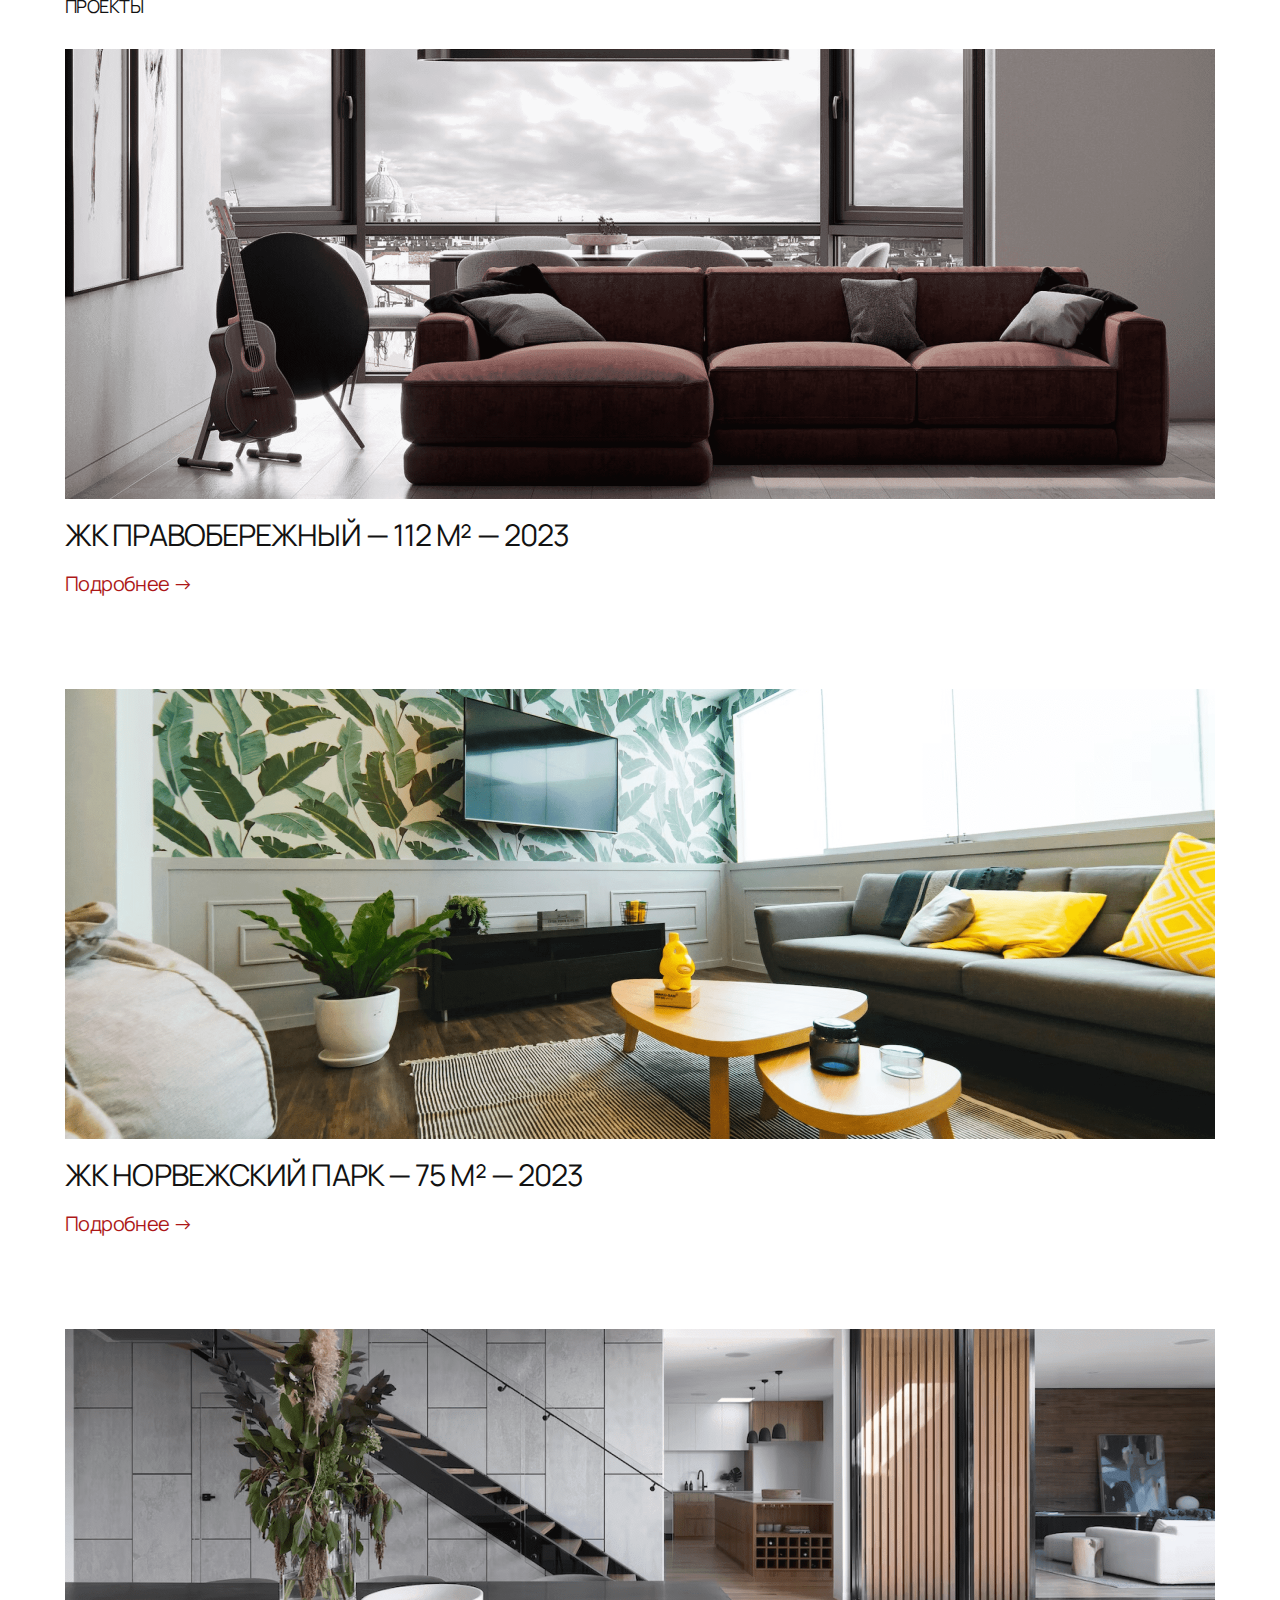
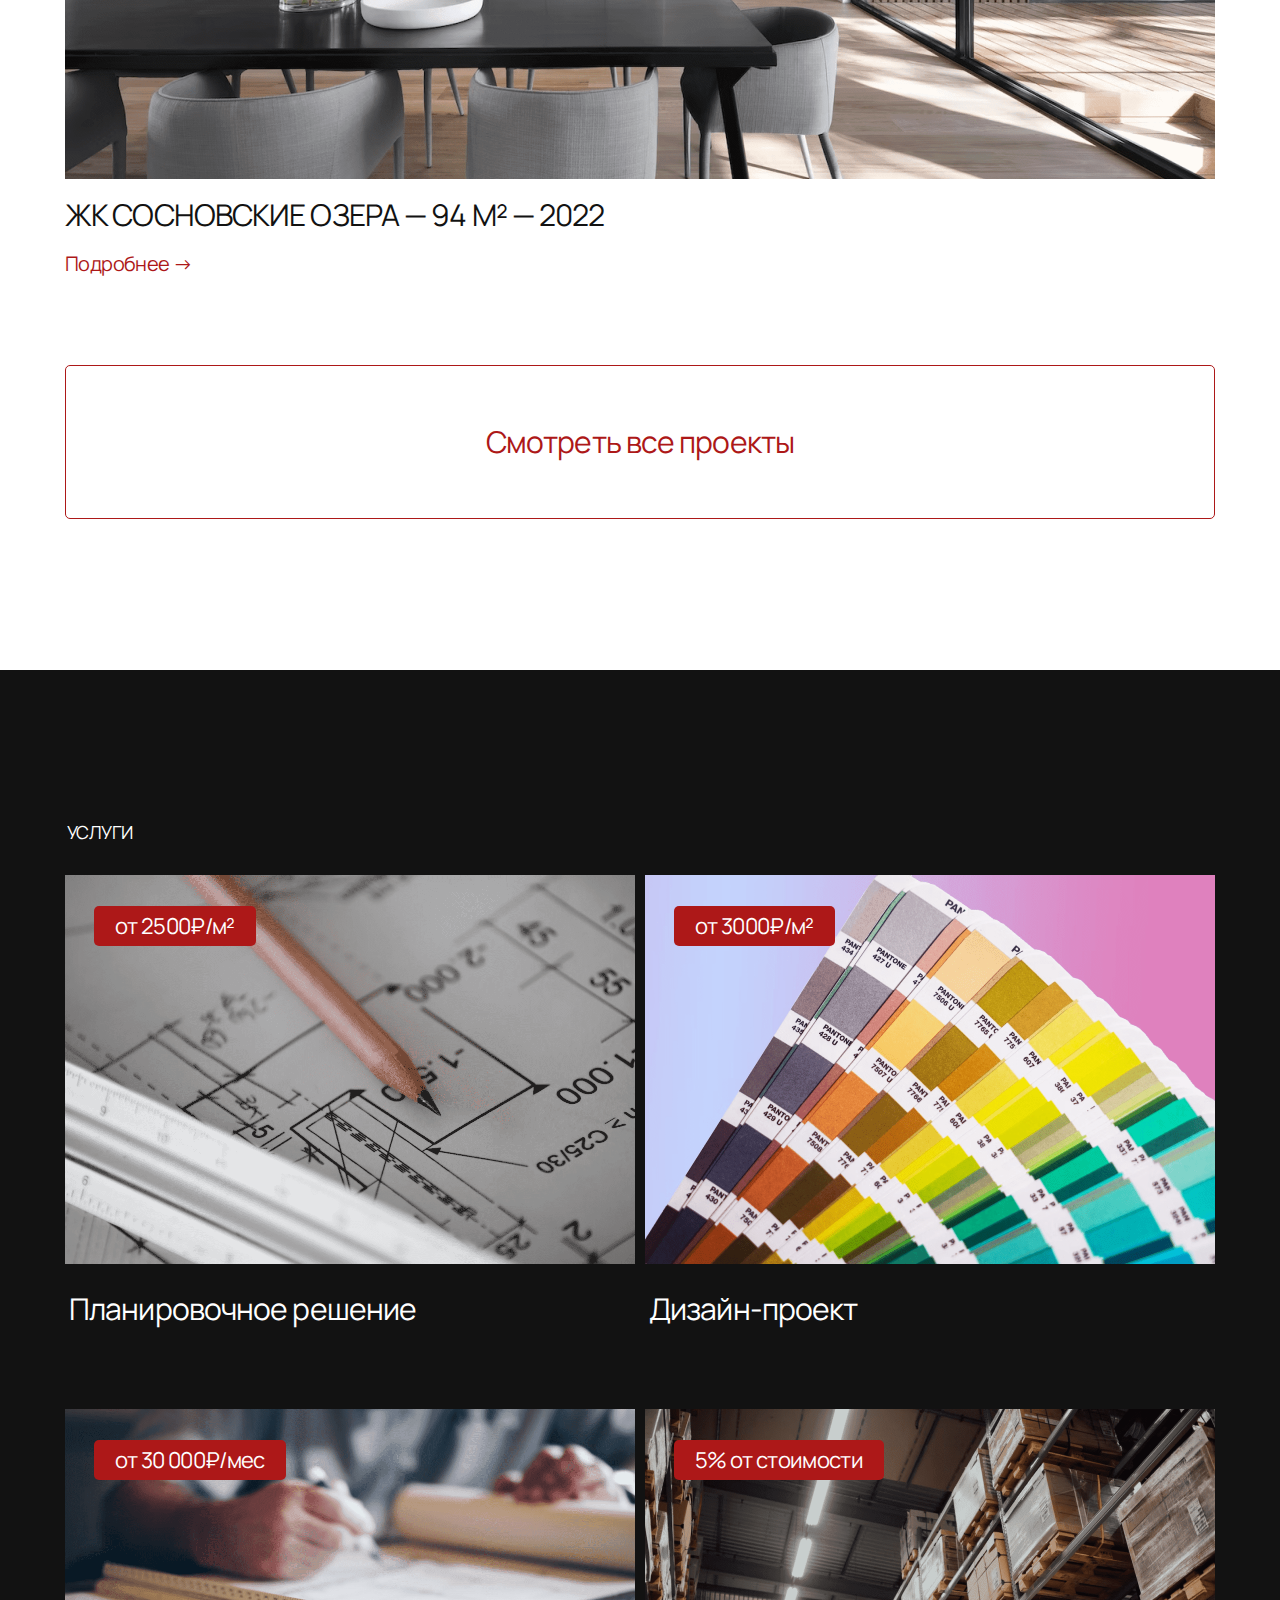
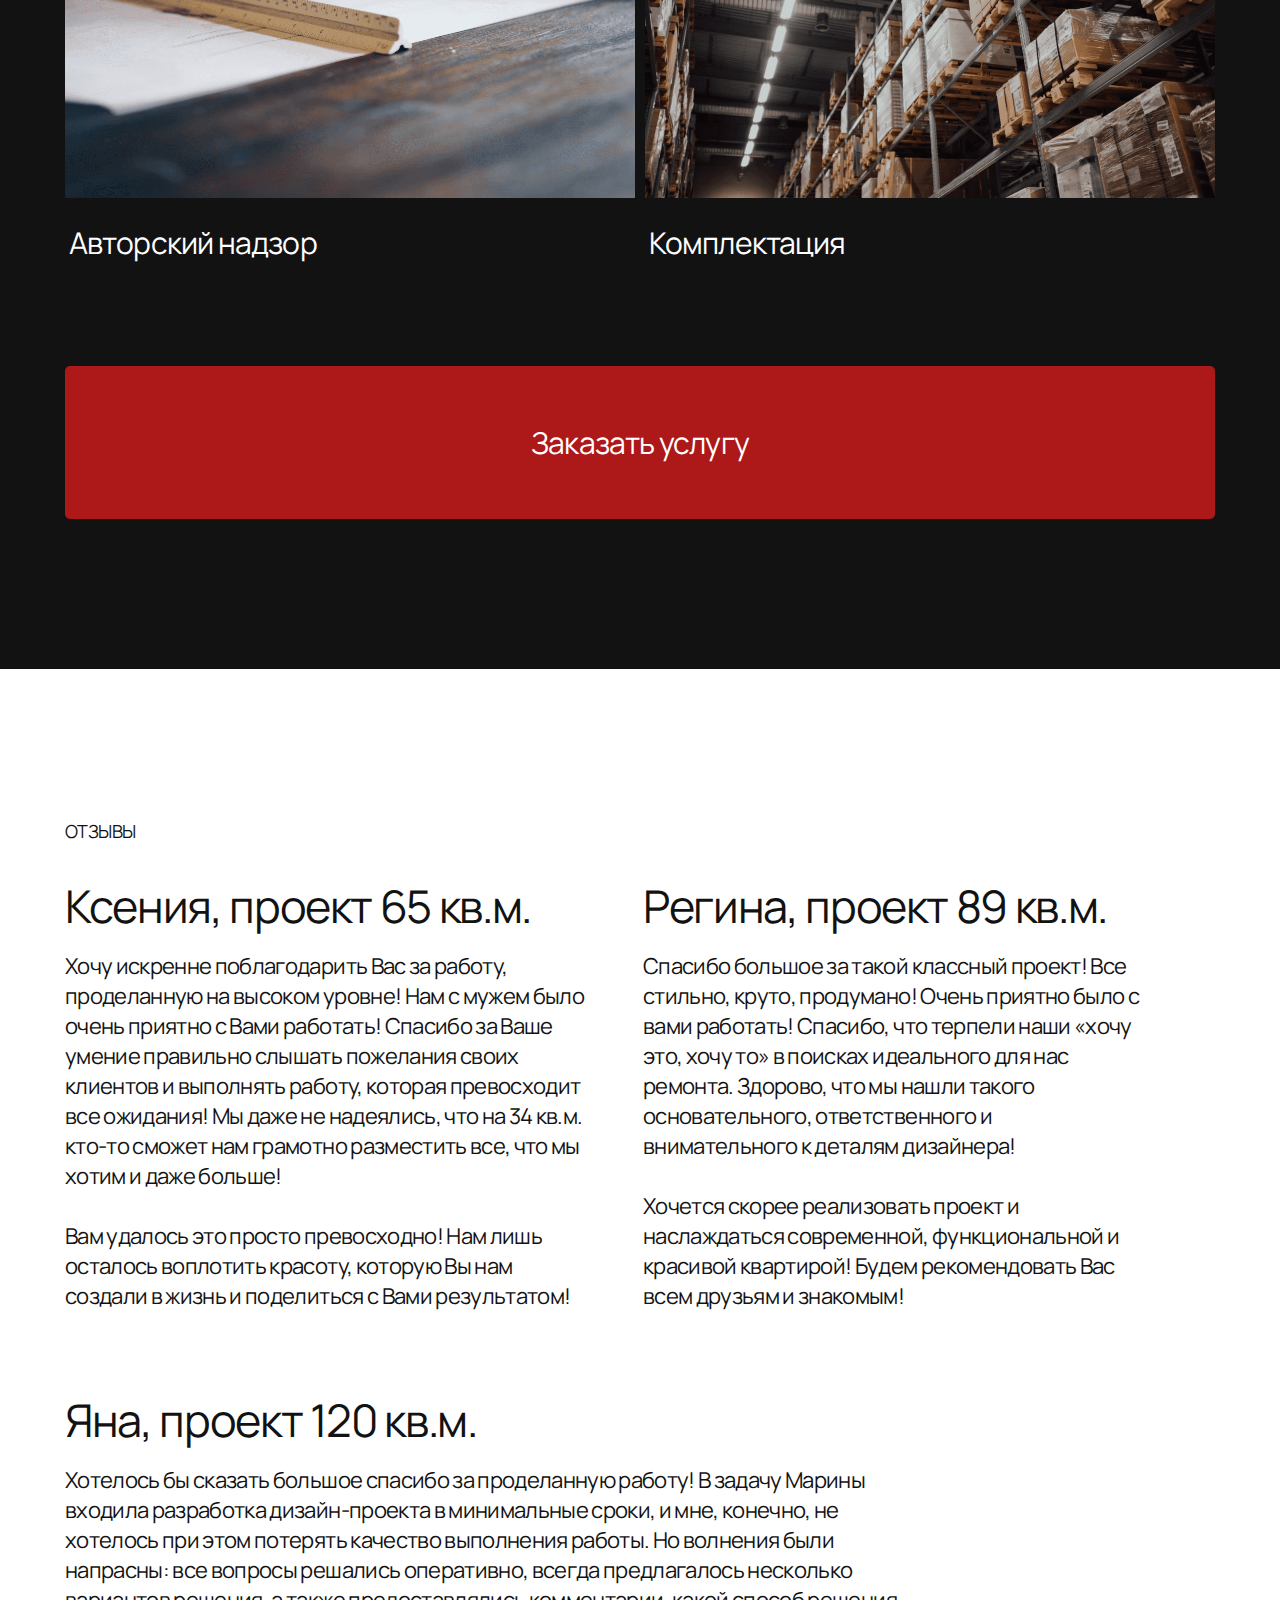
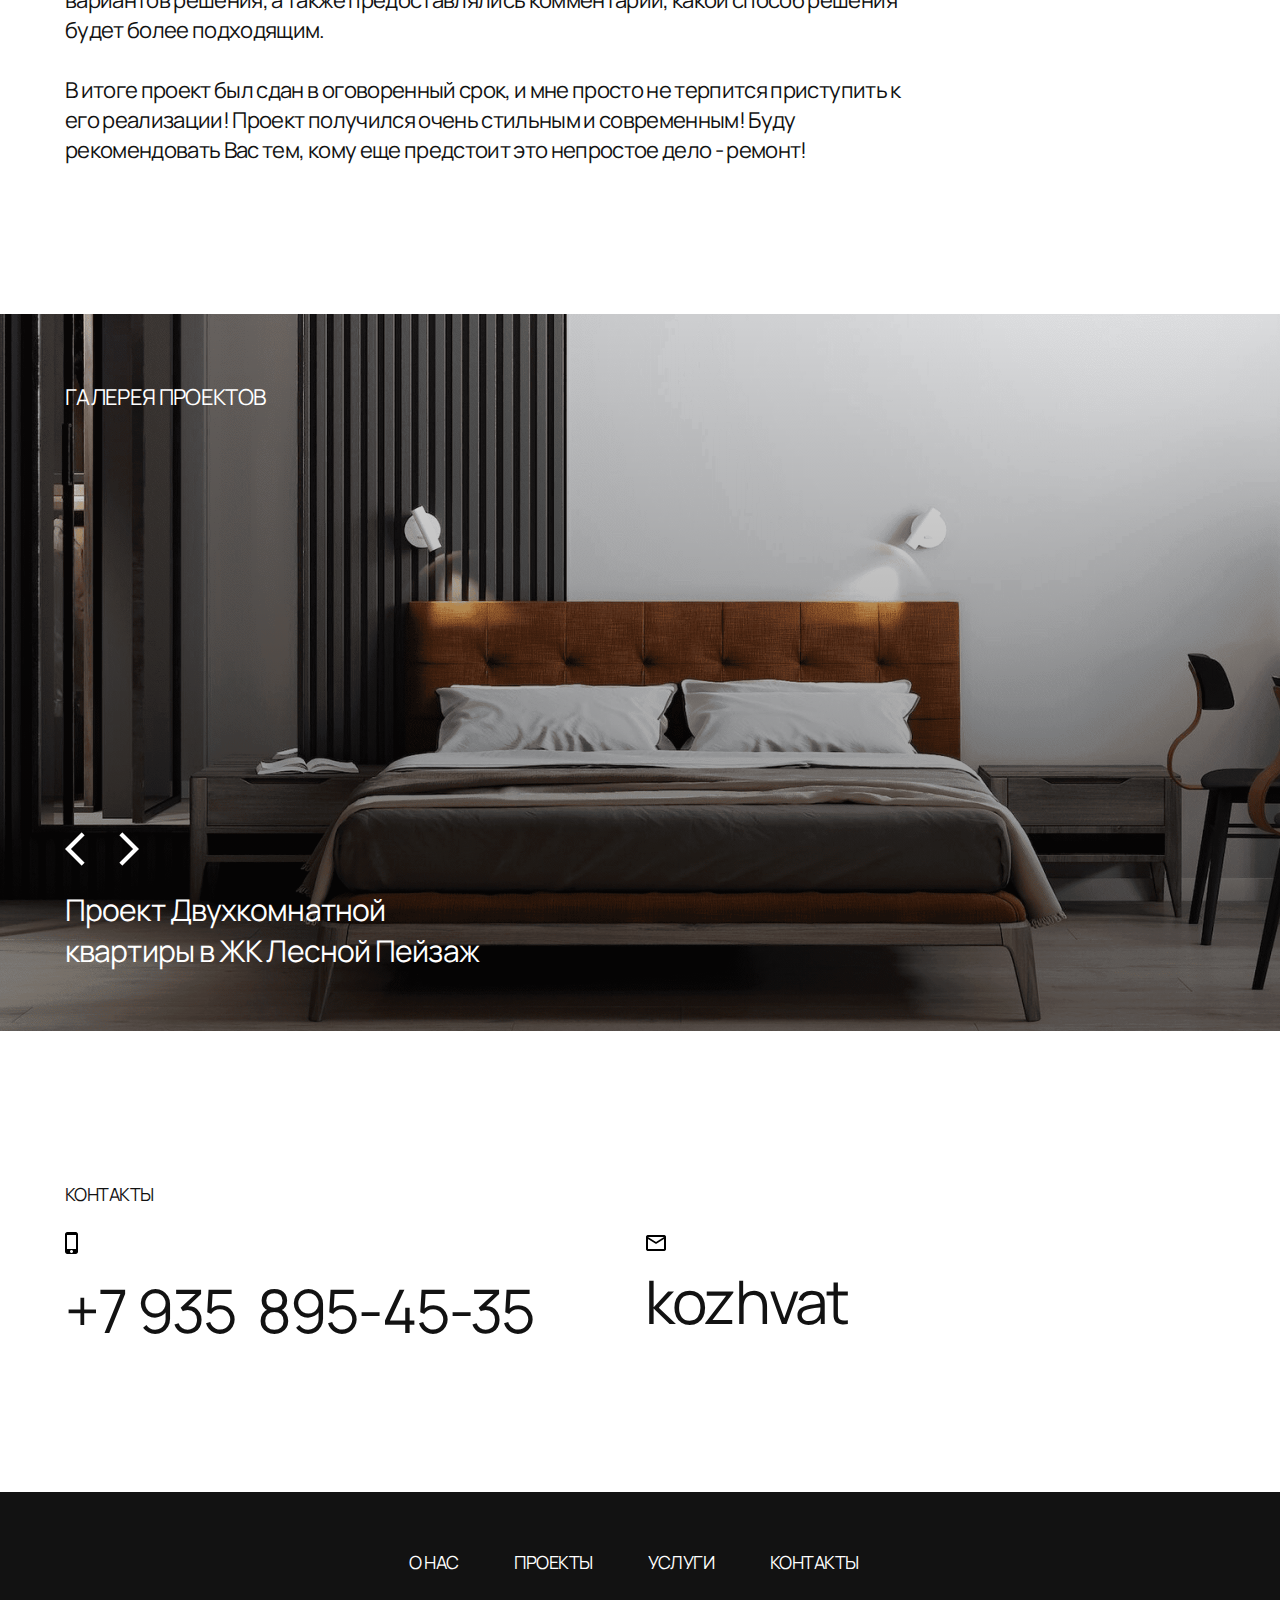
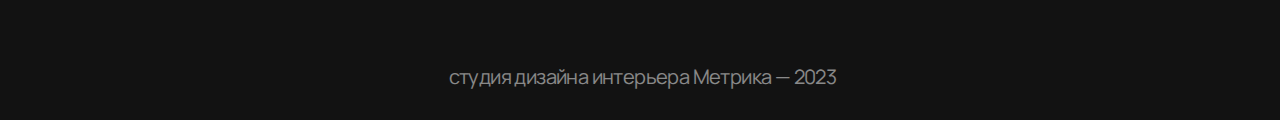
==== commit 84e5ebaa: "fix popup and contacts" ====
--- a/index.html
+++ b/index.html
@@ -430,7 +430,7 @@
     </footer>
 
     <div class="js-burger">
-      <div class="js-burger__content">
+      <div class="js-burger__content-panel">
         <img
           class="js-burger__img"
           src="./resources/img/png/logo.png"
@@ -450,14 +450,23 @@
             <a class="js-burger__link" href="#contacts">контакты</a>
           </li>
         </ul>
-        <div class="js-burger__contacts">
+        <div class="js-burger__contacts js-burger__content">
           <h2 class="js-burger__contacts-header">для связи:</h2>
-          <a class="js-burger__tel" href="tel:+79358954535" target="_blank"
-            >+7 935&nbsp 895-45-35</a
-          >
-          <a class="js-burger__mail" href="https://t.me/kozhvat" target="_blank"
-            >kozhvat</a
-          >
+          <ul class="js-burger__contacts-list">
+            <li class="js-burger__contacts-item">
+              <a class="js-burger__tel" href="tel:+79358954535" target="_blank"
+                >+7 935&nbsp 895-45-35</a
+              >
+            </li>
+            <li class="js-burger__contacts-item">
+              <a
+                class="js-burger__mail"
+                href="https://t.me/kozhvat"
+                target="_blank"
+                >kozhvat</a
+              >
+            </li>
+          </ul>
         </div>
       </div>
     </div>
@@ -468,30 +477,35 @@
         <p class="js-popup__description">
           Заполните форму, мы свяжемся с вами в течение суток
         </p>
-        <ul class="js-popup__inputs-list">
-          <li class="js-popup__input-item">
-            <input
-              type="text"
-              placeholder="Имя"
-              class="js-popup__input js-popup__input-name"
-            />
-          </li>
-          <li class="js-popup__input-item">
-            <input
-              type="email"
-              placeholder="Электронная почта"
-              class="js-popup__input js-popup__input-mail"
-            />
-          </li>
-          <li class="js-popup__input-item">
-            <input
-              type="tel"
-              placeholder="Номер телефона"
-              class="js-popup__input js-popup__input-phone"
-            />
-          </li>
-        </ul>
-        <input type="submit" class="js-popup__submit" />
+        <form class="js-popup__inputs">
+          <ul class="js-popup__inputs-list">
+            <li class="js-popup__input-item">
+              <input
+                type="text"
+                name="text"
+                placeholder="Имя"
+                class="js-popup__input js-popup__input-name"
+              />
+            </li>
+            <li class="js-popup__input-item">
+              <input
+                type="email"
+                name="email"
+                placeholder="Электронная почта"
+                class="js-popup__input js-popup__input-mail"
+              />
+            </li>
+            <li class="js-popup__input-item">
+              <input
+                type="tel"
+                name="phone"
+                placeholder="Номер телефона"
+                class="js-popup__input js-popup__input-phone"
+              />
+            </li>
+          </ul>
+          <input type="submit" value="Отправить" class="js-popup__submit" />
+        </form>
       </div>
     </div>
     <script src="./scripts/burger.js"></script>
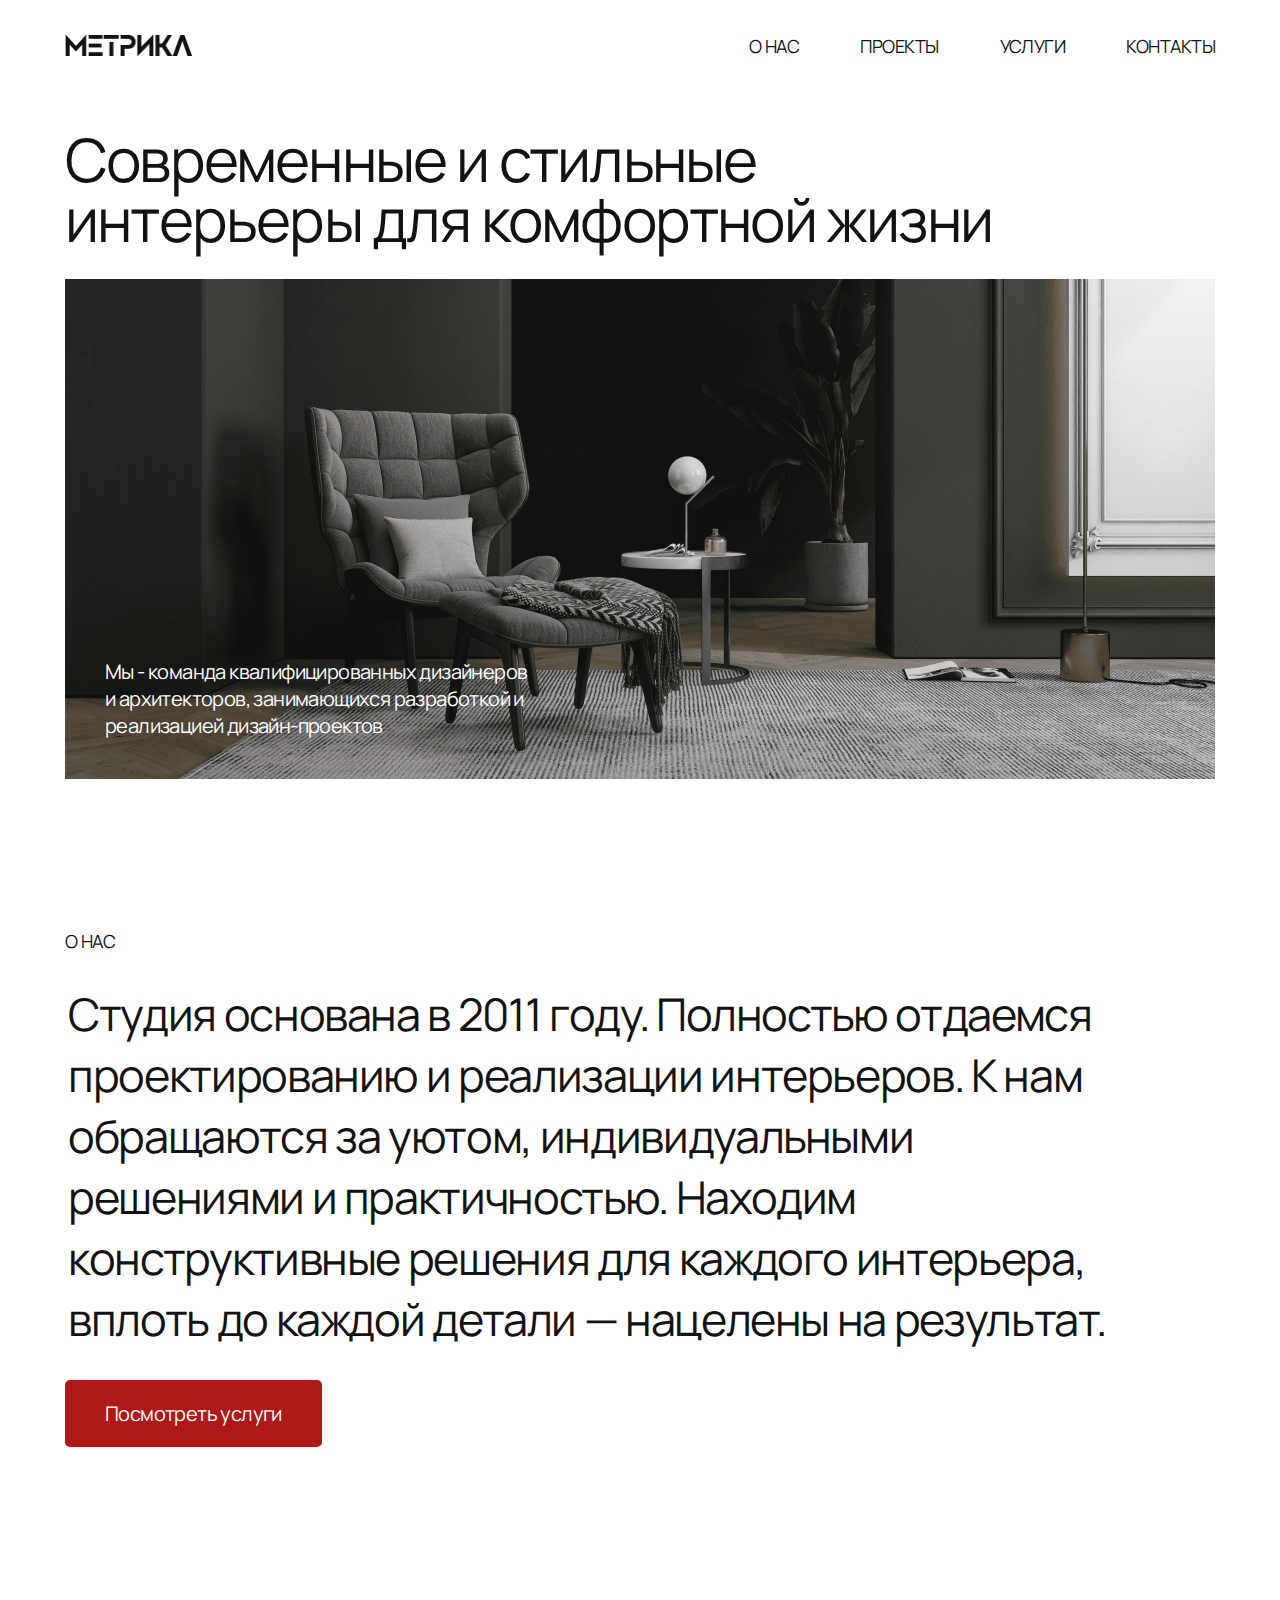
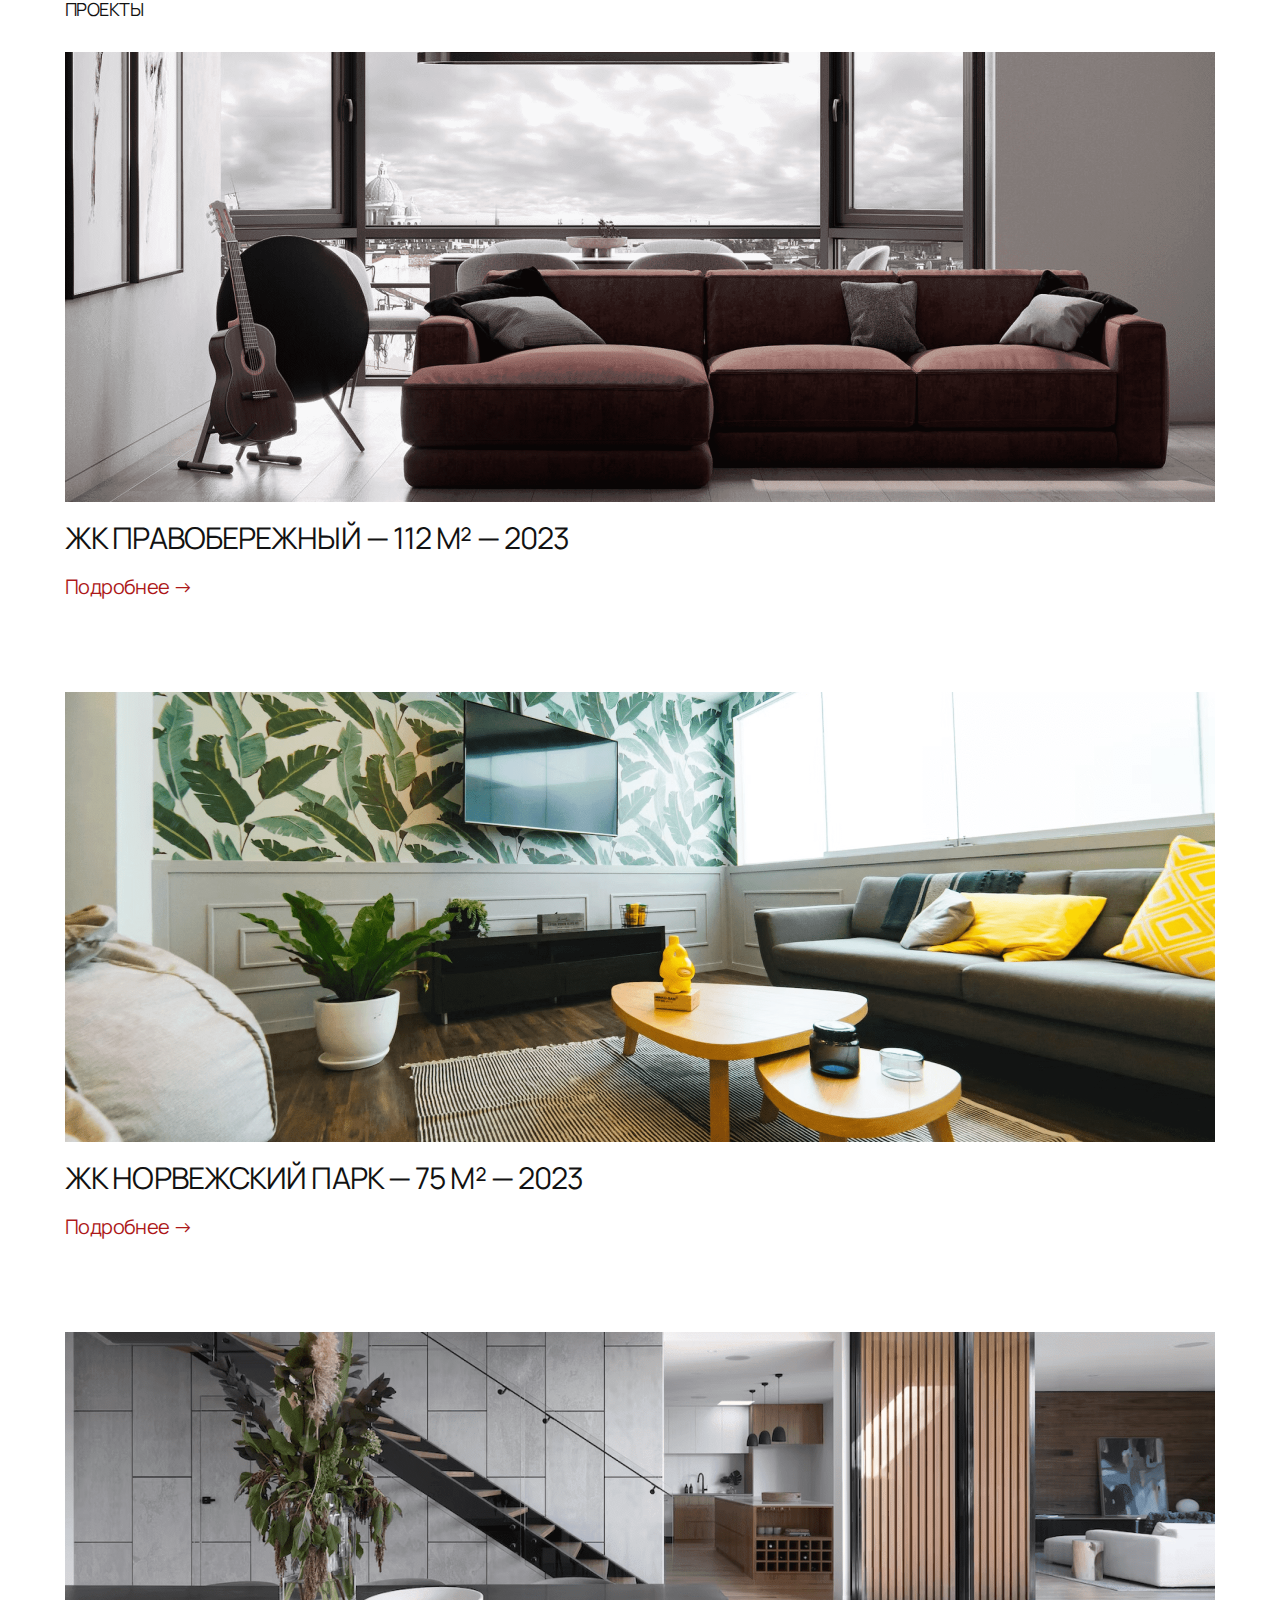
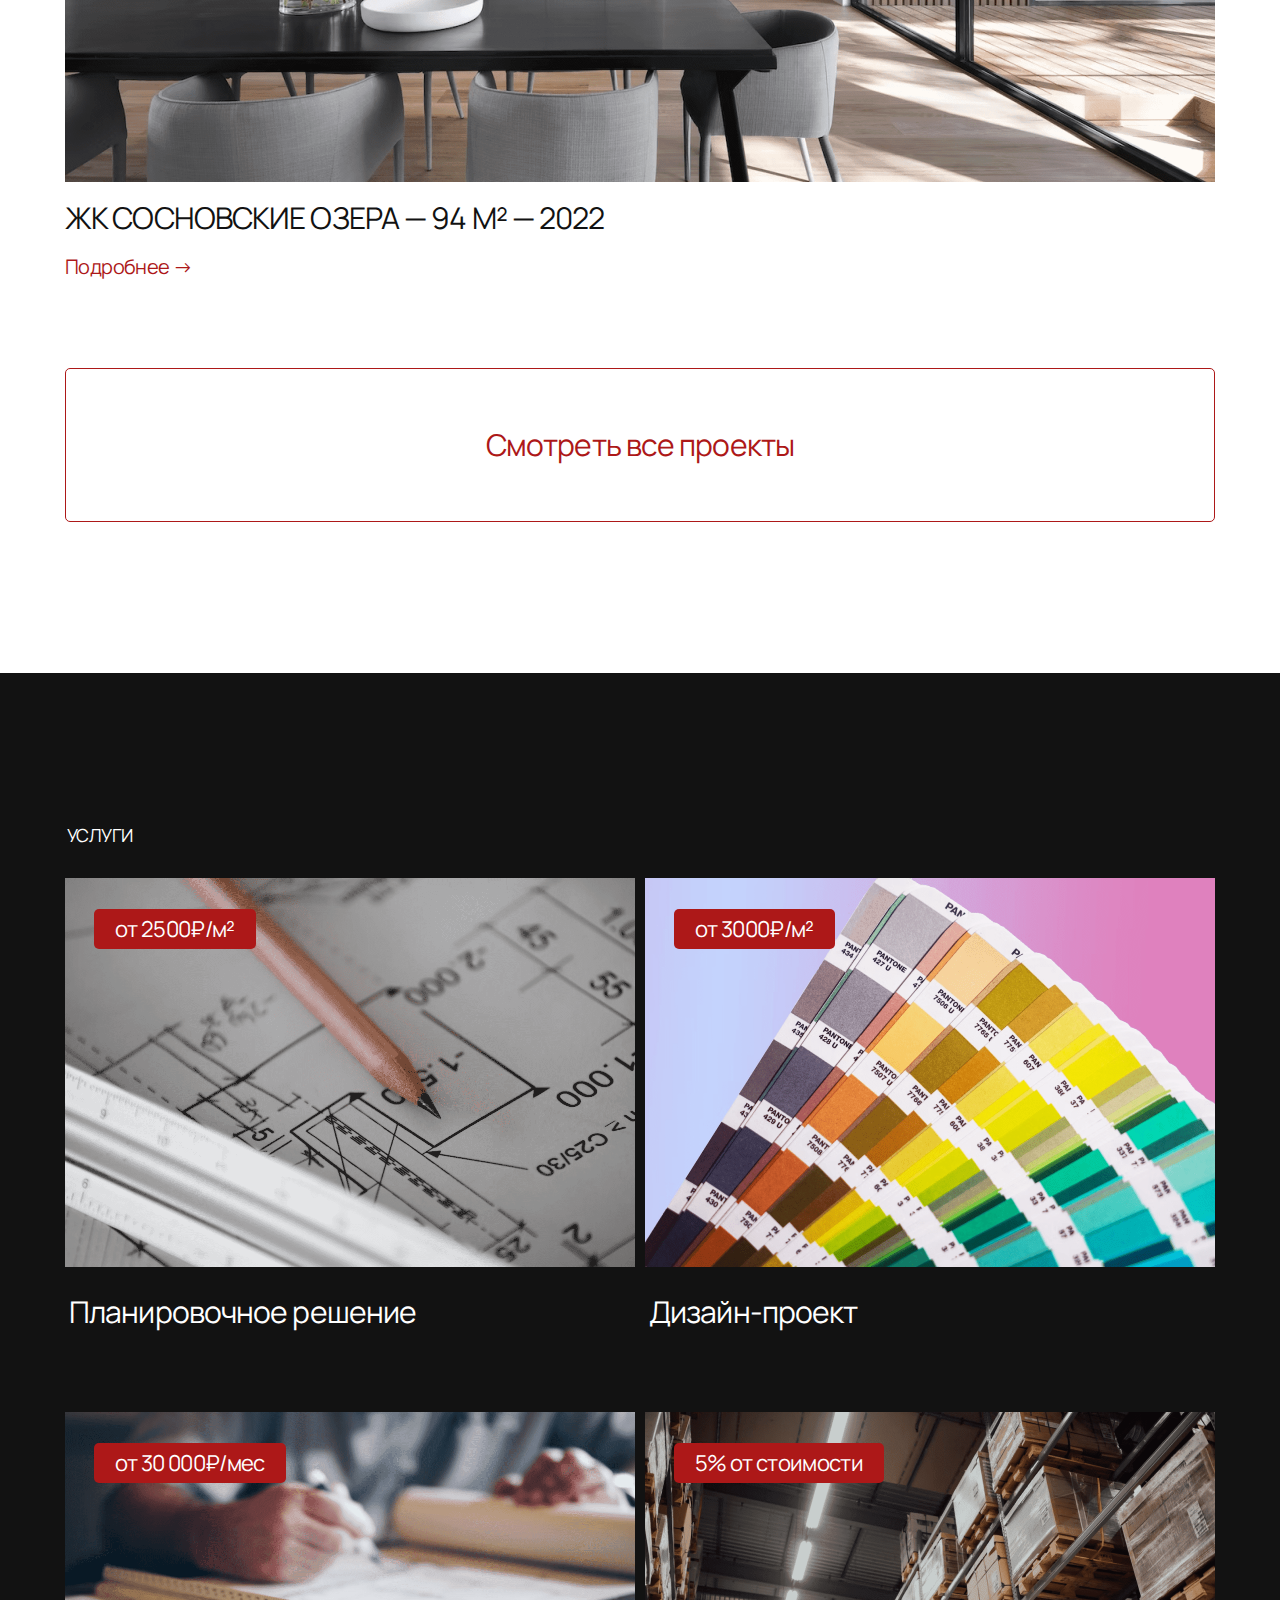
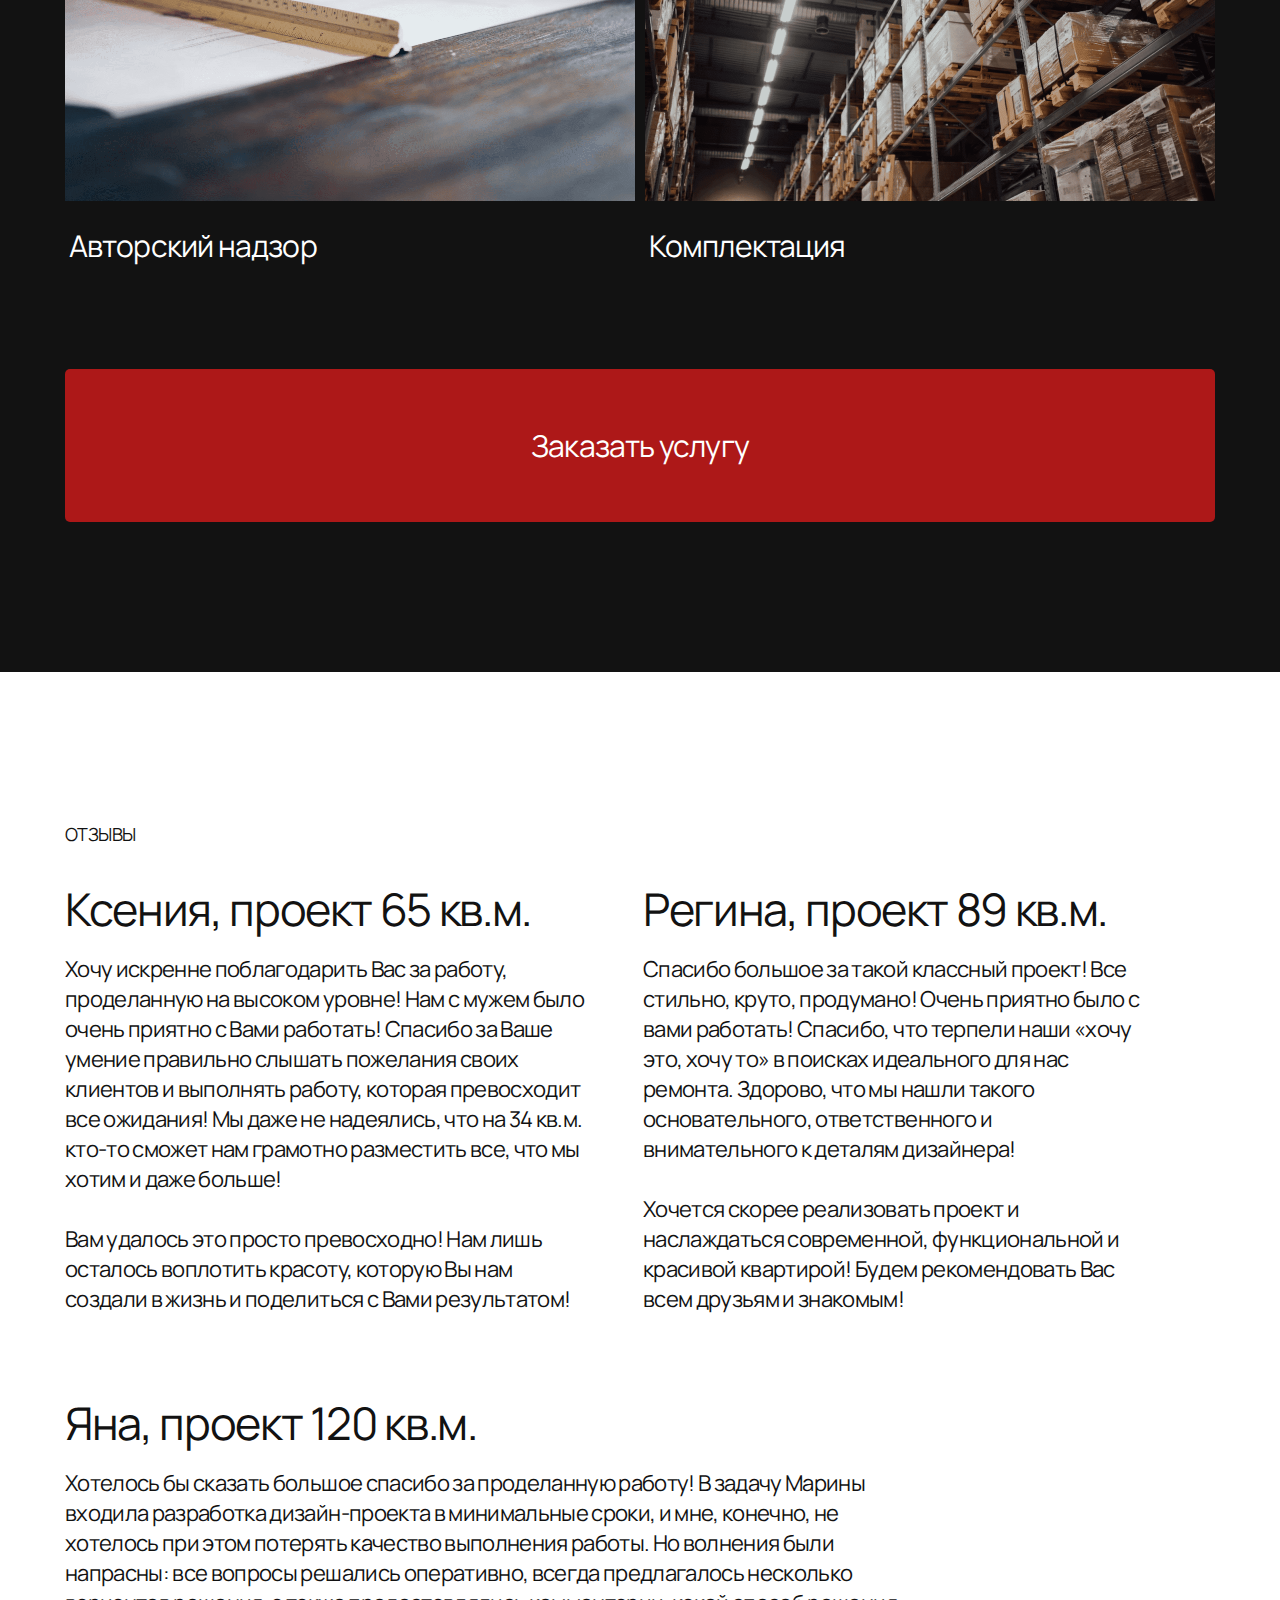
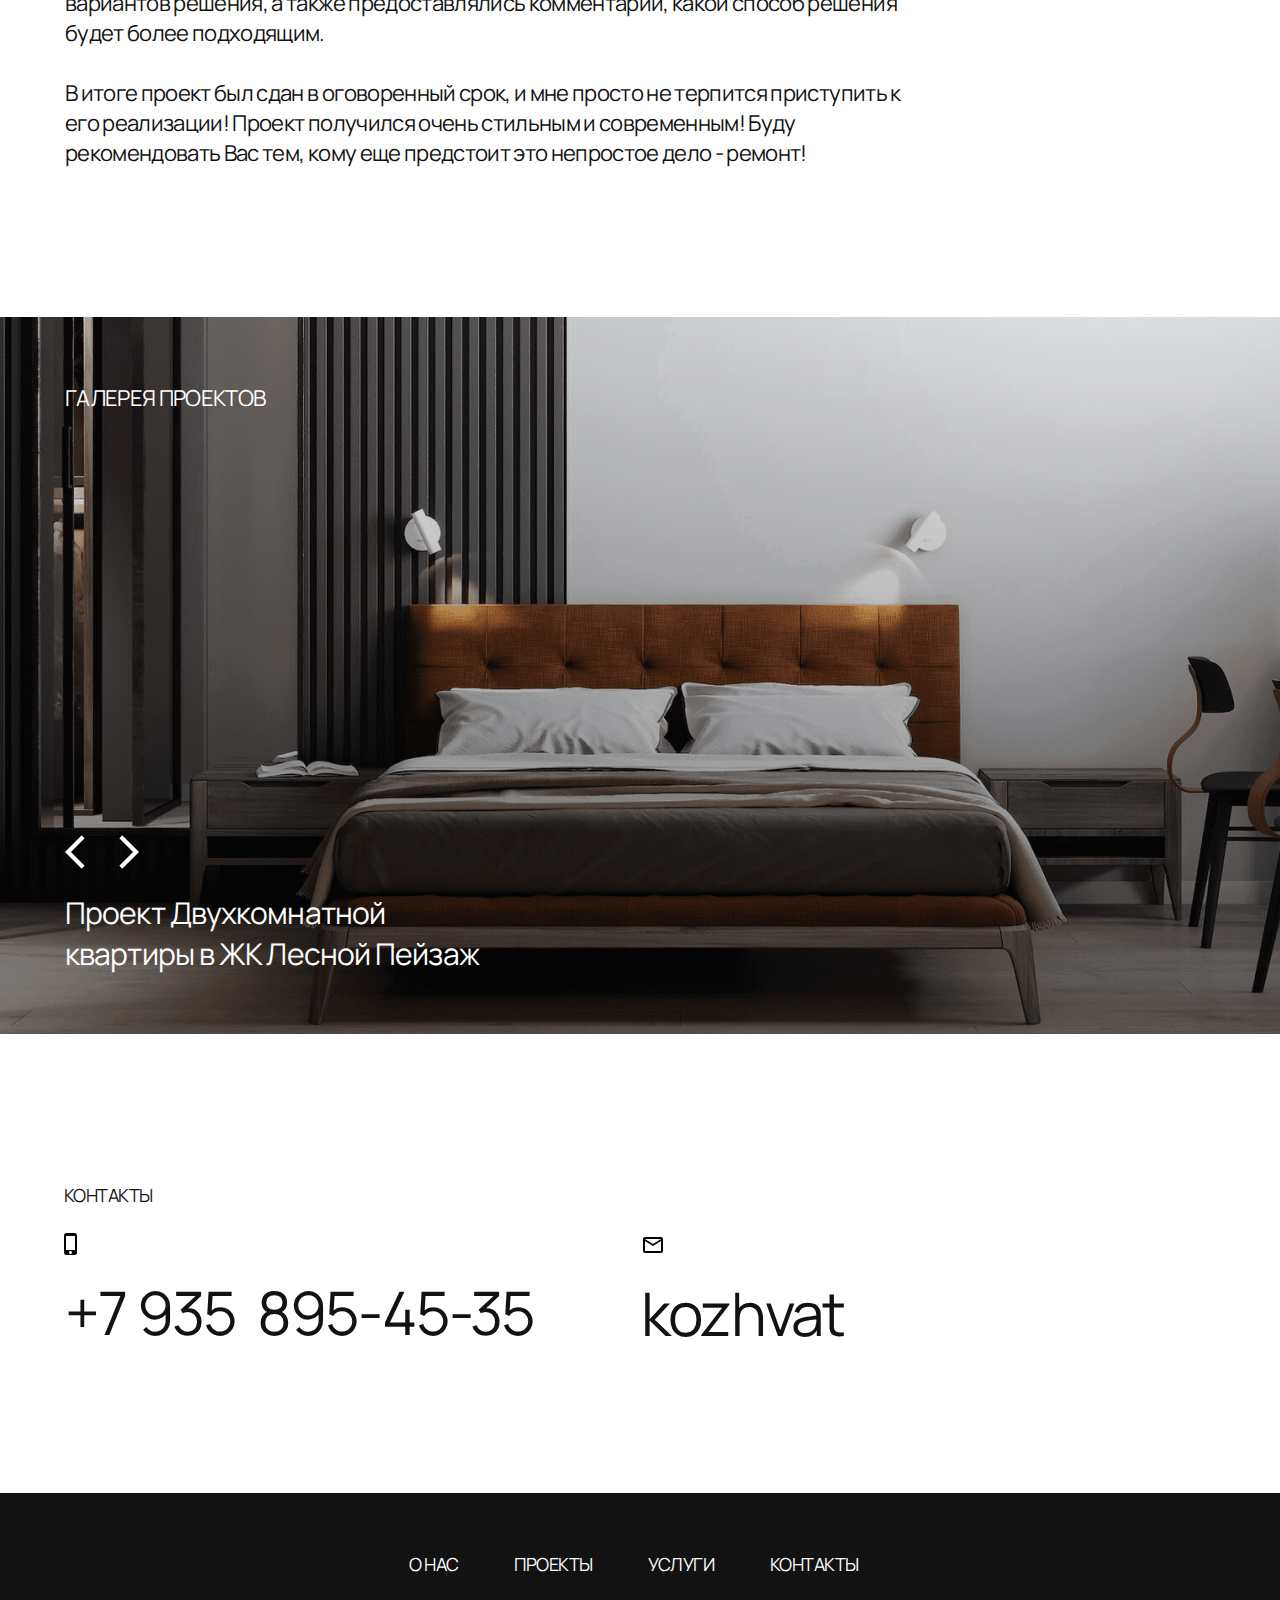
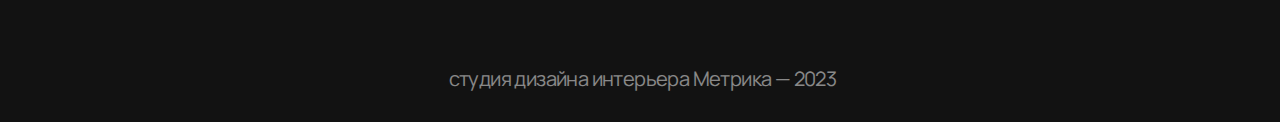
==== commit 0b2dbe3d: "fix troubles" ====
--- a/index.html
+++ b/index.html
@@ -45,7 +45,7 @@
           <a class="header__link universal-header" href="#contacts">контакты</a>
         </li>
       </ul>
-      <button class="header__burger js-burger__btn"></button>
+      <button class="header__burger burger__btn js-burger__btn"></button>
     </header>
     <main class="content">
       <section class="we container">
@@ -198,7 +198,7 @@
           </li>
         </ul>
         <div class="services__order-container container">
-          <button class="services__order js-btn">Заказать услугу</button>
+          <button class="services__order js-order-btn">Заказать услугу</button>
         </div>
       </section>
       <section class="feedback container">
@@ -429,38 +429,38 @@
       </div>
     </footer>
 
-    <div class="js-burger">
-      <div class="js-burger__content-panel">
+    <div class="burger js-burger">
+      <div class="burger__content-panel">
         <img
-          class="js-burger__img"
+          class="burger__img"
           src="./resources/img/png/logo.png"
           alt="логотип студии Метрика"
         />
-        <ul class="js-burger__nav-list">
-          <li class="js-burger__item">
-            <a class="js-burger__link" href="#about-us">о нас</a>
-          </li>
-          <li class="js-burger__item">
-            <a class="js-burger__link" href="#projects">проекты</a>
-          </li>
-          <li class="js-burger__item">
-            <a class="js-burger__link" href="#services">услуги</a>
-          </li>
-          <li class="js-burger__item">
-            <a class="js-burger__link" href="#contacts">контакты</a>
+        <ul class="burger__nav-list">
+          <li class="burger__item">
+            <a class="burger__link" href="#about-us">о нас</a>
+          </li>
+          <li class="burger__item">
+            <a class="burger__link" href="#projects">проекты</a>
+          </li>
+          <li class="burger__item">
+            <a class="burger__link" href="#services">услуги</a>
+          </li>
+          <li class="burger__item">
+            <a class="burger__link" href="#contacts">контакты</a>
           </li>
         </ul>
-        <div class="js-burger__contacts js-burger__content">
-          <h2 class="js-burger__contacts-header">для связи:</h2>
-          <ul class="js-burger__contacts-list">
-            <li class="js-burger__contacts-item">
-              <a class="js-burger__tel" href="tel:+79358954535" target="_blank"
+        <div class="burger__contacts js-burger__content">
+          <h2 class="burger__contacts-header">для связи:</h2>
+          <ul class="burger__contacts-list">
+            <li class="burger__contacts-item">
+              <a class="burger__tel" href="tel:+79358954535" target="_blank"
                 >+7 935&nbsp 895-45-35</a
               >
             </li>
-            <li class="js-burger__contacts-item">
+            <li class="burger__contacts-item">
               <a
-                class="js-burger__mail"
+                class="burger__mail"
                 href="https://t.me/kozhvat"
                 target="_blank"
                 >kozhvat</a
@@ -470,41 +470,41 @@
         </div>
       </div>
     </div>
-    <div class="js-popup">
-      <div class="js-popup__content">
-        <div class="js-popup__close-btn"></div>
-        <h3 class="js-popup__header">Заказать услугу</h3>
-        <p class="js-popup__description">
+    <div class="popup js-popup">
+      <div class="popup__content js-popup__content">
+        <div class="popup__close-btn js-popup__close-btn"></div>
+        <h3 class="popup__header">Заказать услугу</h3>
+        <p class="popup__description">
           Заполните форму, мы свяжемся с вами в течение суток
         </p>
-        <form class="js-popup__inputs">
-          <ul class="js-popup__inputs-list">
-            <li class="js-popup__input-item">
+        <form class="popup__inputs">
+          <ul class="popup__inputs-list">
+            <li class="popup__input-item">
               <input
                 type="text"
-                name="text"
+                name="name"
                 placeholder="Имя"
-                class="js-popup__input js-popup__input-name"
-              />
-            </li>
-            <li class="js-popup__input-item">
+                class="popup__input popup__input-name"
+              />
+            </li>
+            <li class="popup__input-item">
               <input
                 type="email"
                 name="email"
                 placeholder="Электронная почта"
-                class="js-popup__input js-popup__input-mail"
-              />
-            </li>
-            <li class="js-popup__input-item">
+                class="popup__input popup__input-mail"
+              />
+            </li>
+            <li class="popup__input-item">
               <input
                 type="tel"
                 name="phone"
                 placeholder="Номер телефона"
-                class="js-popup__input js-popup__input-phone"
+                class="popup__input popup__input-phone"
               />
             </li>
           </ul>
-          <input type="submit" value="Отправить" class="js-popup__submit" />
+          <input type="submit" value="Отправить" class="popup__submit" />
         </form>
       </div>
     </div>
--- a/styles/main.css
+++ b/styles/main.css
@@ -6,8 +6,8 @@
 @import url(./main-page/feedback.css);
 @import url(./main-page/gallery.css);
 @import url(./main-page/contacts.css);
-@import url(./main-page/js-popup.css);
-@import url(./main-page/js-burger.css);
+@import url(./main-page/popup.css);
+@import url(./main-page/burger.css);
 @import url(footer.css);
 
 html {
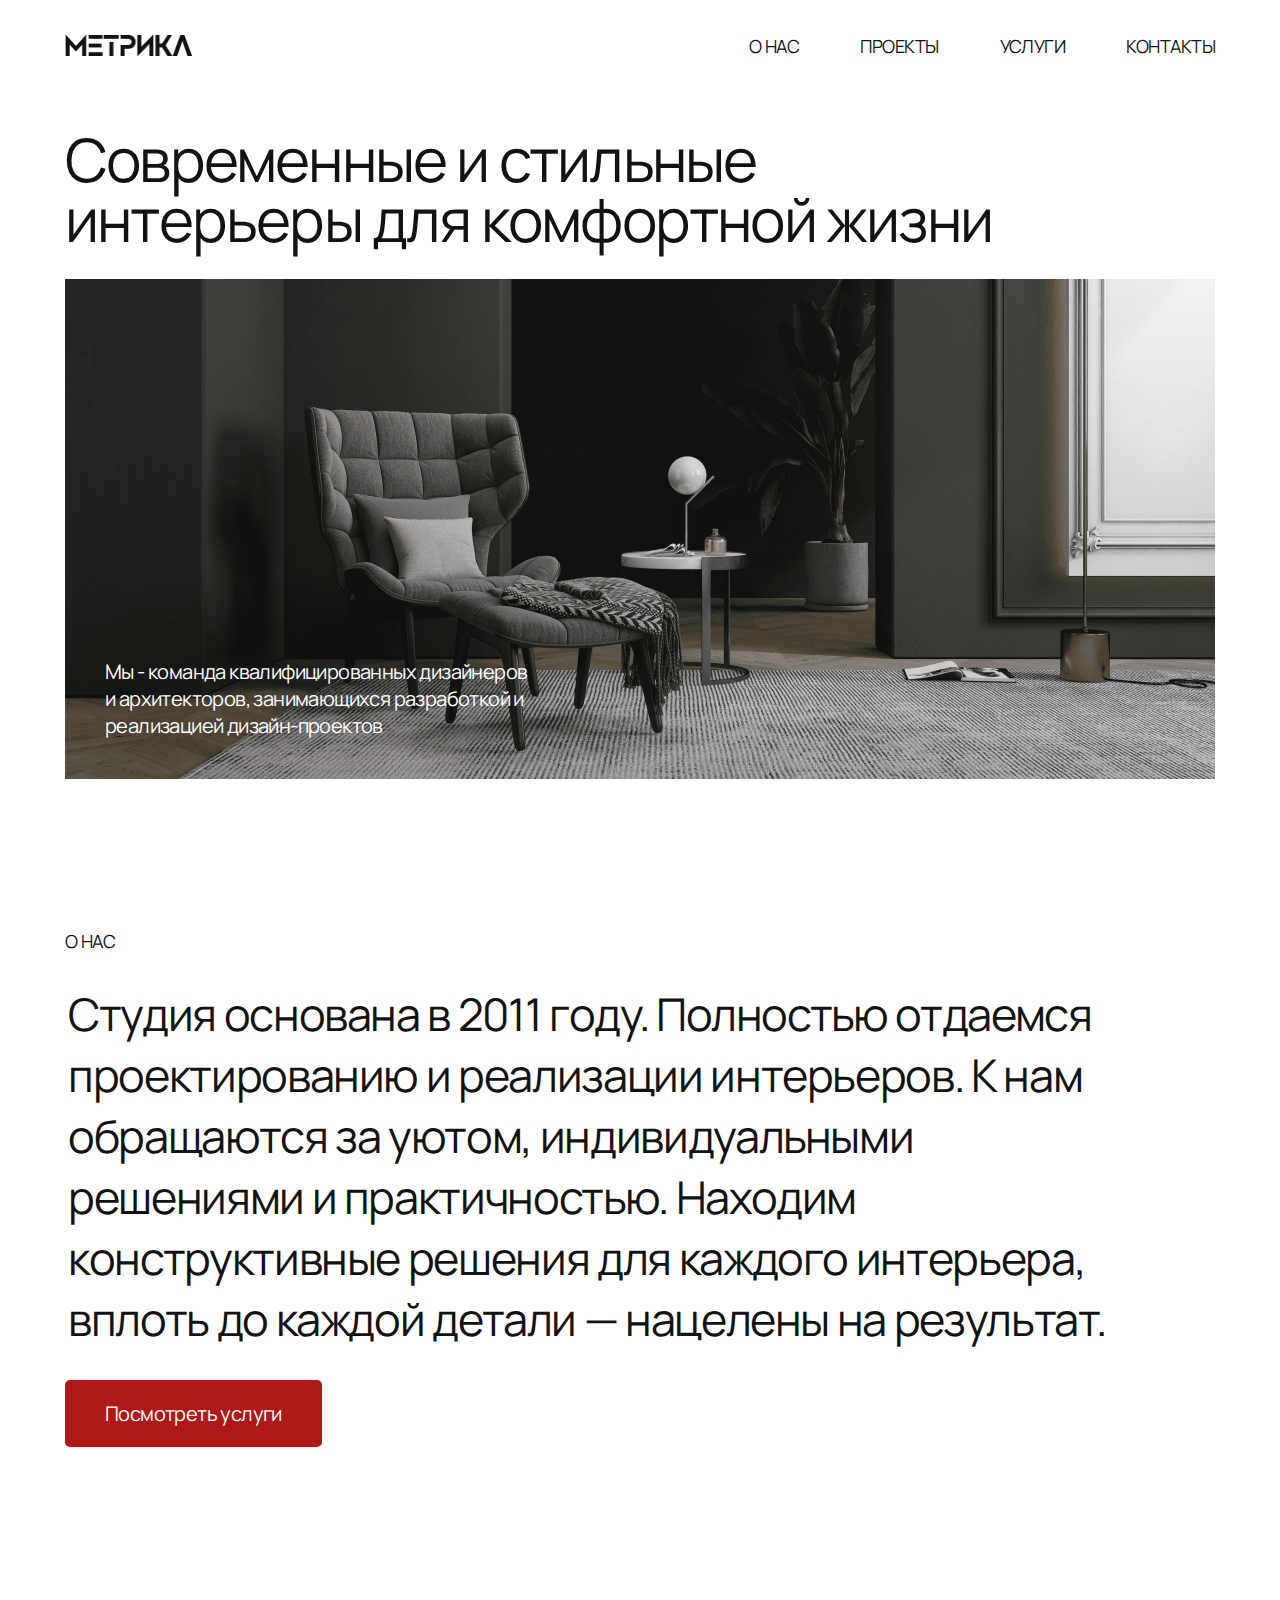
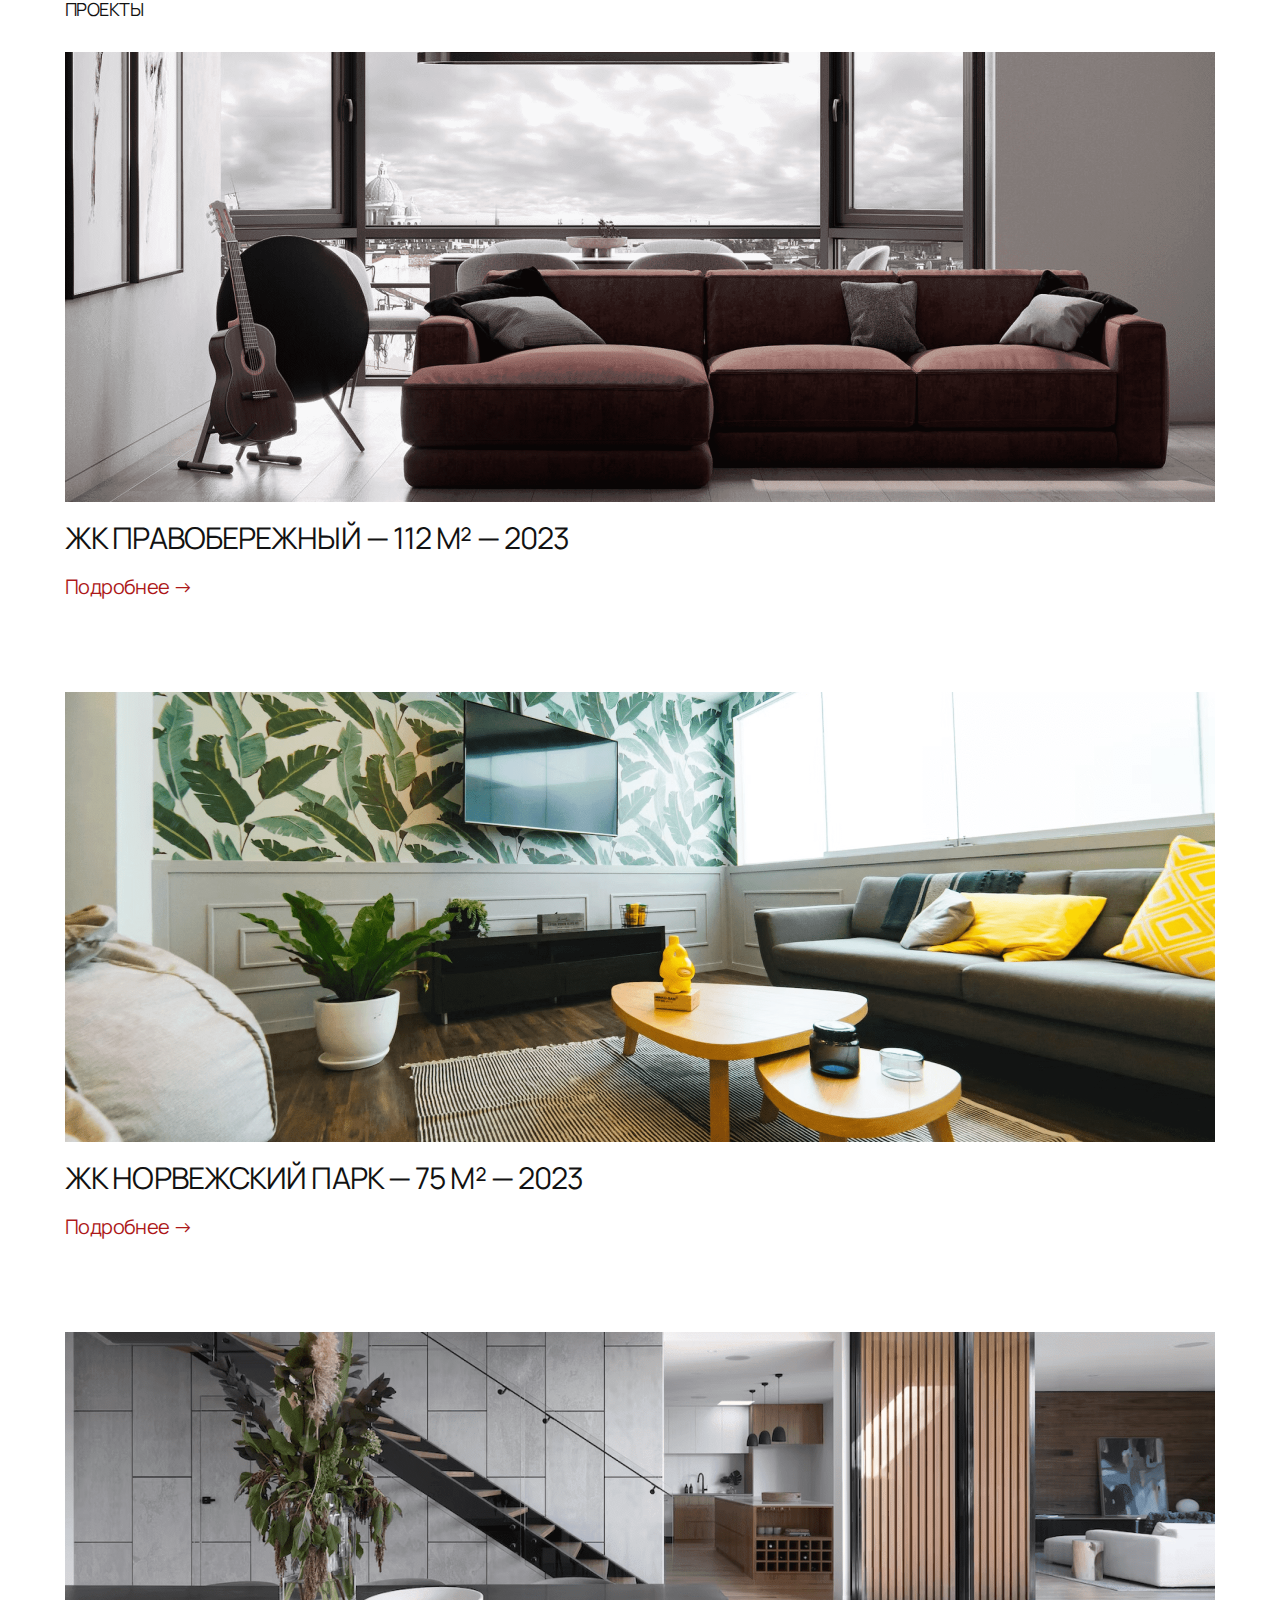
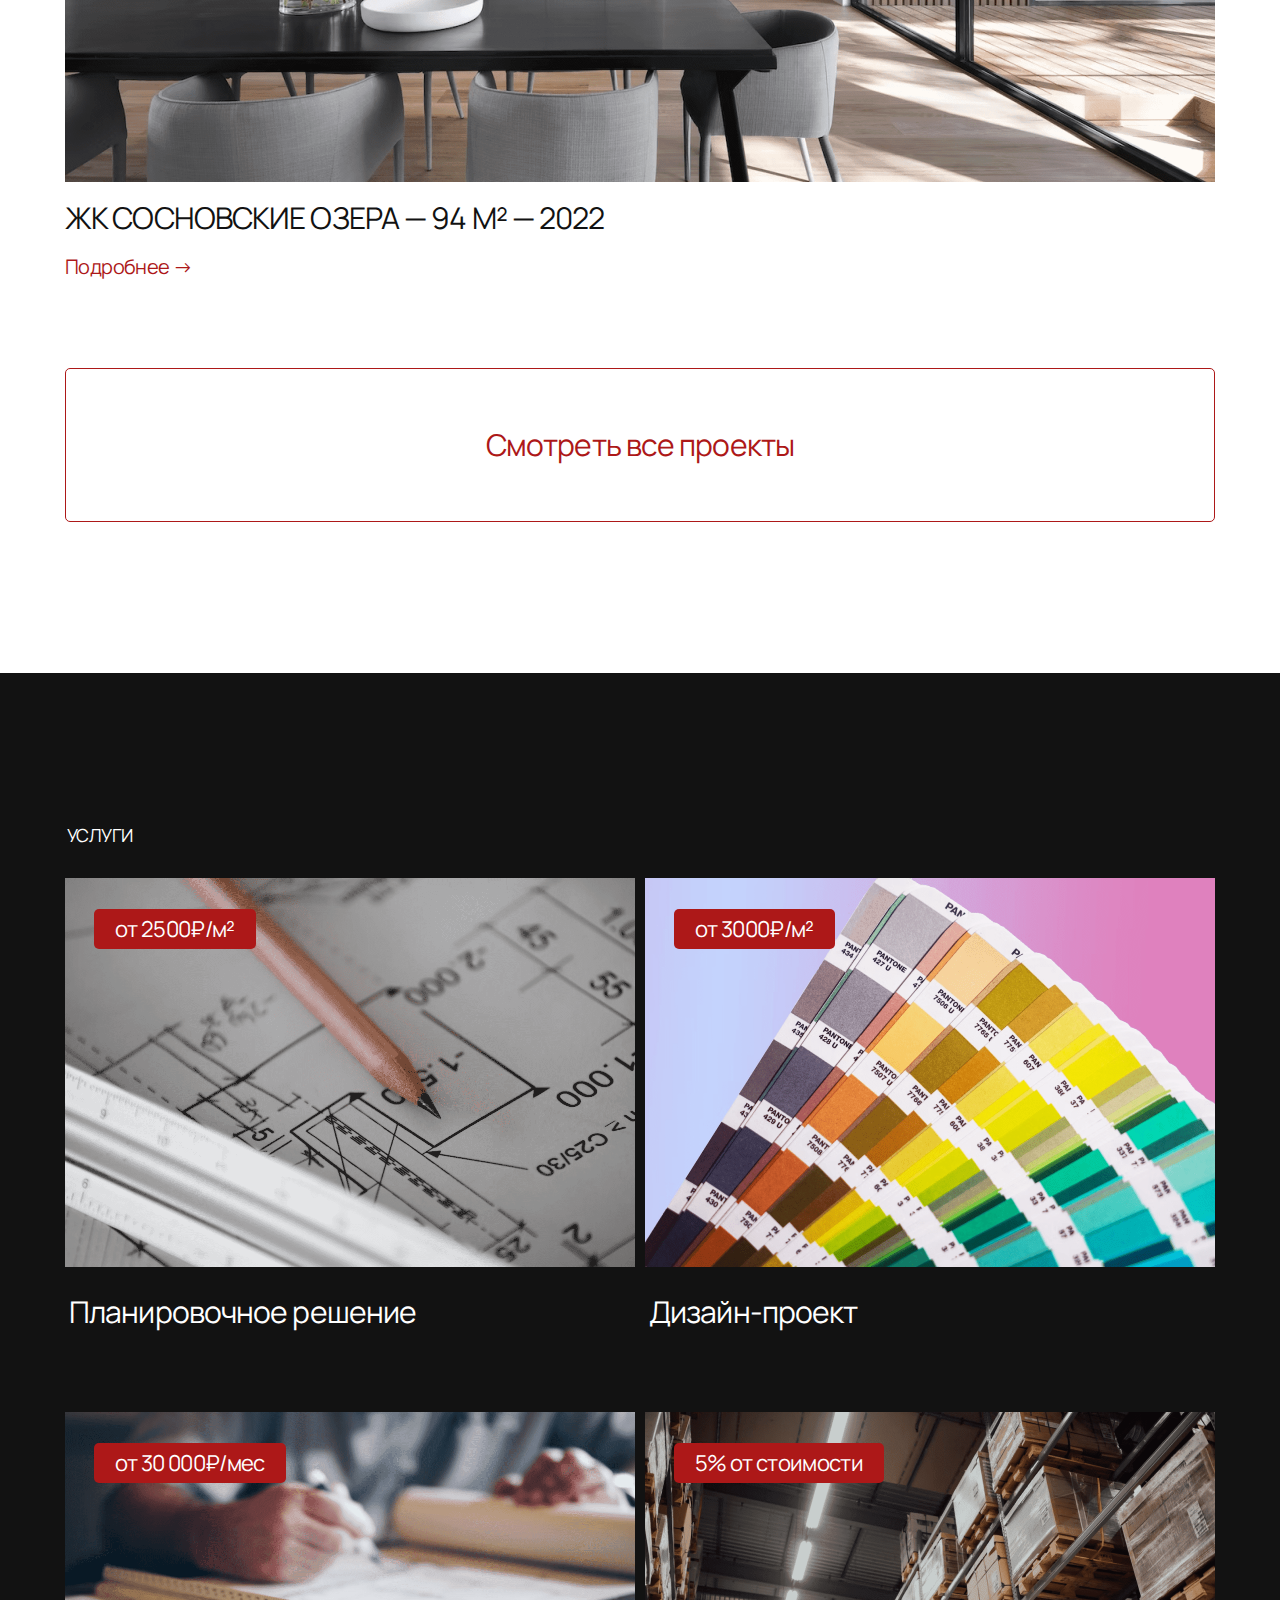
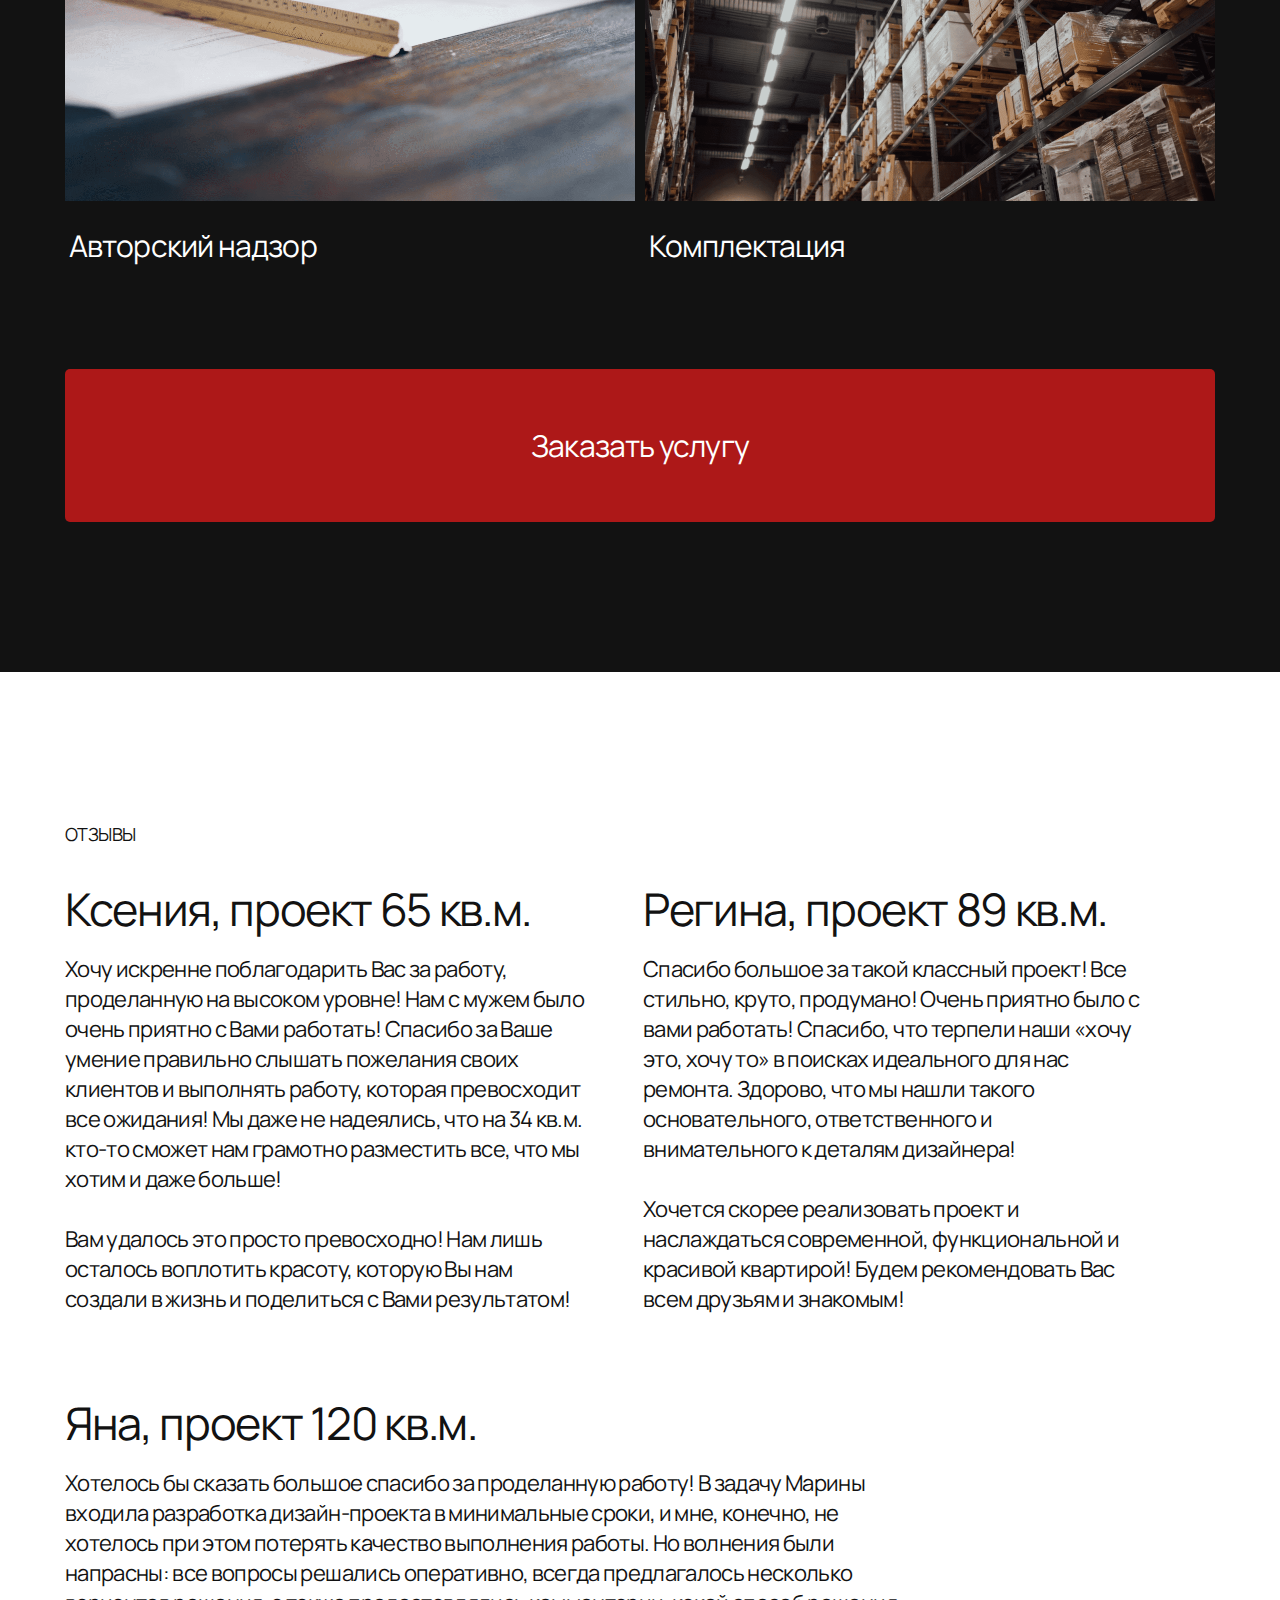
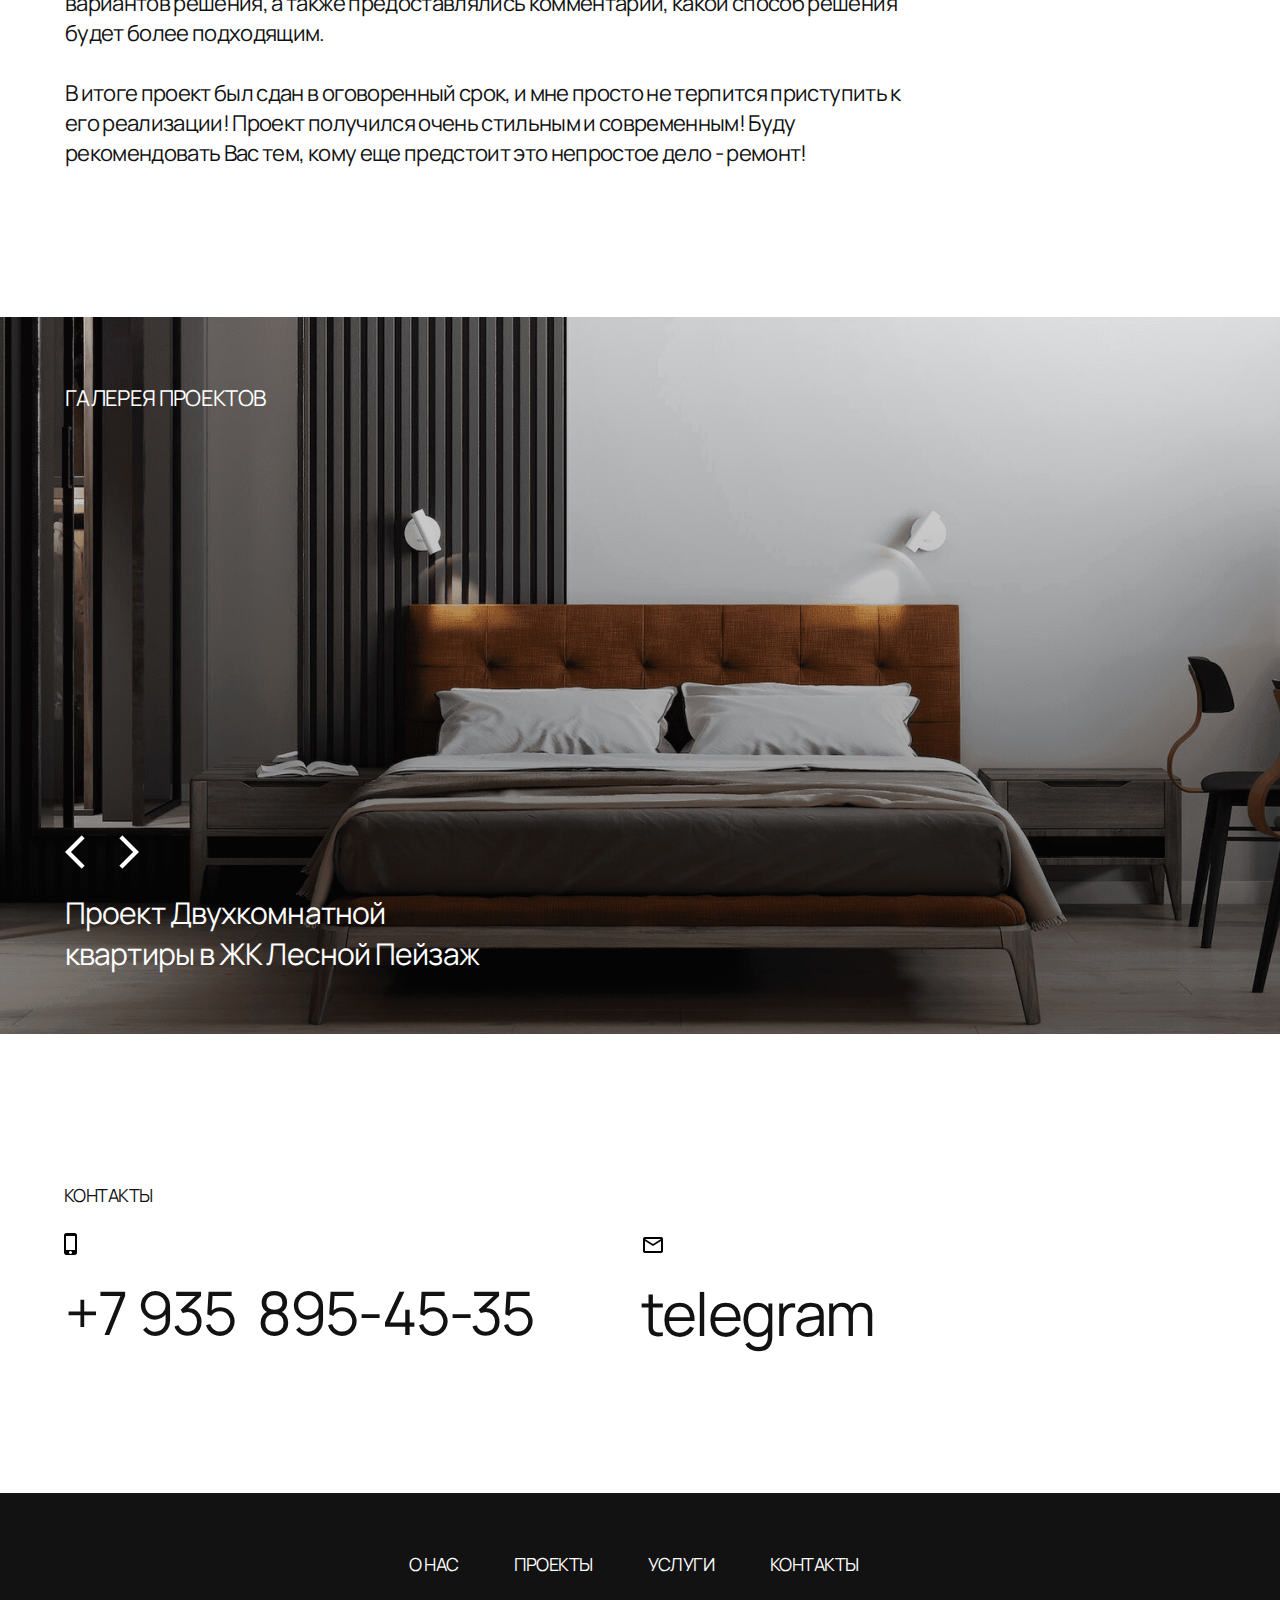
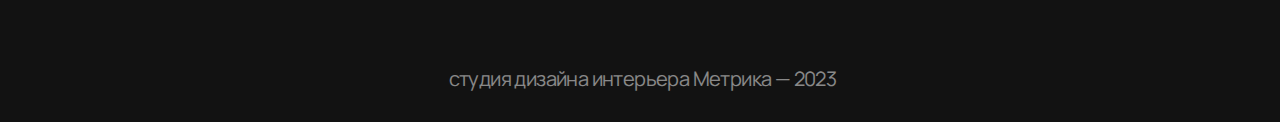
==== commit 3c69a71f: "captions to pictures" ====
--- a/index.html
+++ b/index.html
@@ -95,7 +95,7 @@
             </p>
             <a
               class="projects__details-link"
-              href="./index.html"
+              href="./stub-page.html"
               target="_blank"
               >Подробнее →</a
             >
@@ -121,7 +121,7 @@
             </p>
             <a
               class="projects__details-link"
-              href="./index.html"
+              href="./stub-page.html"
               target="_blank"
               >Подробнее →</a
             >
@@ -147,13 +147,16 @@
             </p>
             <a
               class="projects__details-link"
-              href="./index.html"
+              href="./stub-page.html"
               target="_blank"
               >Подробнее →</a
             >
           </li>
         </ul>
-        <a class="projects__view-all-link" href="./index.html" target="_blank"
+        <a
+          class="projects__view-all-link"
+          href="./stub-page.html"
+          target="_blank"
           >Смотреть все проекты</a
         >
       </section>
@@ -279,7 +282,7 @@
               <img
                 class="gallery__img"
                 src="./resources/img/png/gallery/bed.png"
-                alt="НУЖНО НАПИСАТЬ ОПИСАНИЕ!!!"
+                alt="двуспальная кровать, фонари над ней, две тумбочки, два стула за столом"
               />
             </picture>
             <div class="gallery__description-container container">
@@ -304,7 +307,7 @@
               <img
                 class="gallery__img"
                 src="./resources/img/png/gallery/yellow-armchair.png"
-                alt="НУЖНО НАПИСАТЬ ОПИСАНИЕ!!!"
+                alt="жёлтое кресло, чёрный шкаф, белая стена, белая тумба под телевизором"
               />
             </picture>
             <div class="gallery__description-container container">
@@ -329,7 +332,7 @@
               <img
                 class="gallery__img"
                 src="./resources/img/png/gallery/living-room.png"
-                alt="НУЖНО НАПИСАТЬ ОПИСАНИЕ!!!"
+                alt="мягкие диван и кресло, круглые зеркала на стене, прочий декор, всё в бежевых тонах"
               />
             </picture>
             <div class="gallery__description-container container">
@@ -354,7 +357,7 @@
               <img
                 class="gallery__img"
                 src="./resources/img/png/gallery/dining-table.png"
-                alt="НУЖНО НАПИСАТЬ ОПИСАНИЕ!!!"
+                alt="кухня, барный стол, барное кресло, прозрачный шкаф с посудой"
               />
             </picture>
             <div class="gallery__description-container container">
@@ -402,7 +405,7 @@
                 class="contacts__mail"
                 href="https://t.me/kozhvat"
                 target="_blank"
-                >kozhvat</a
+                >telegram</a
               >
             </li>
           </ul>
--- a/styles/main.css
+++ b/styles/main.css
@@ -8,6 +8,7 @@
 @import url(./main-page/contacts.css);
 @import url(./main-page/popup.css);
 @import url(./main-page/burger.css);
+@import url(stub-page.css);
 @import url(footer.css);
 
 html {
@@ -62,9 +63,6 @@
   display: flex;
   justify-content: space-between;
 }
-.box {
-  height: 128px;
-}
 
 /* ------------------------------------------------------------------------ */
 @media (max-width: 1199px) {
@@ -75,9 +73,6 @@
 }
 /* -------------------------------------------------------------------- */
 @media (max-width: 767px) {
-  .box {
-    height: 108px;
-  }
   .container {
     padding-right: 12px;
     padding-left: 13px;
